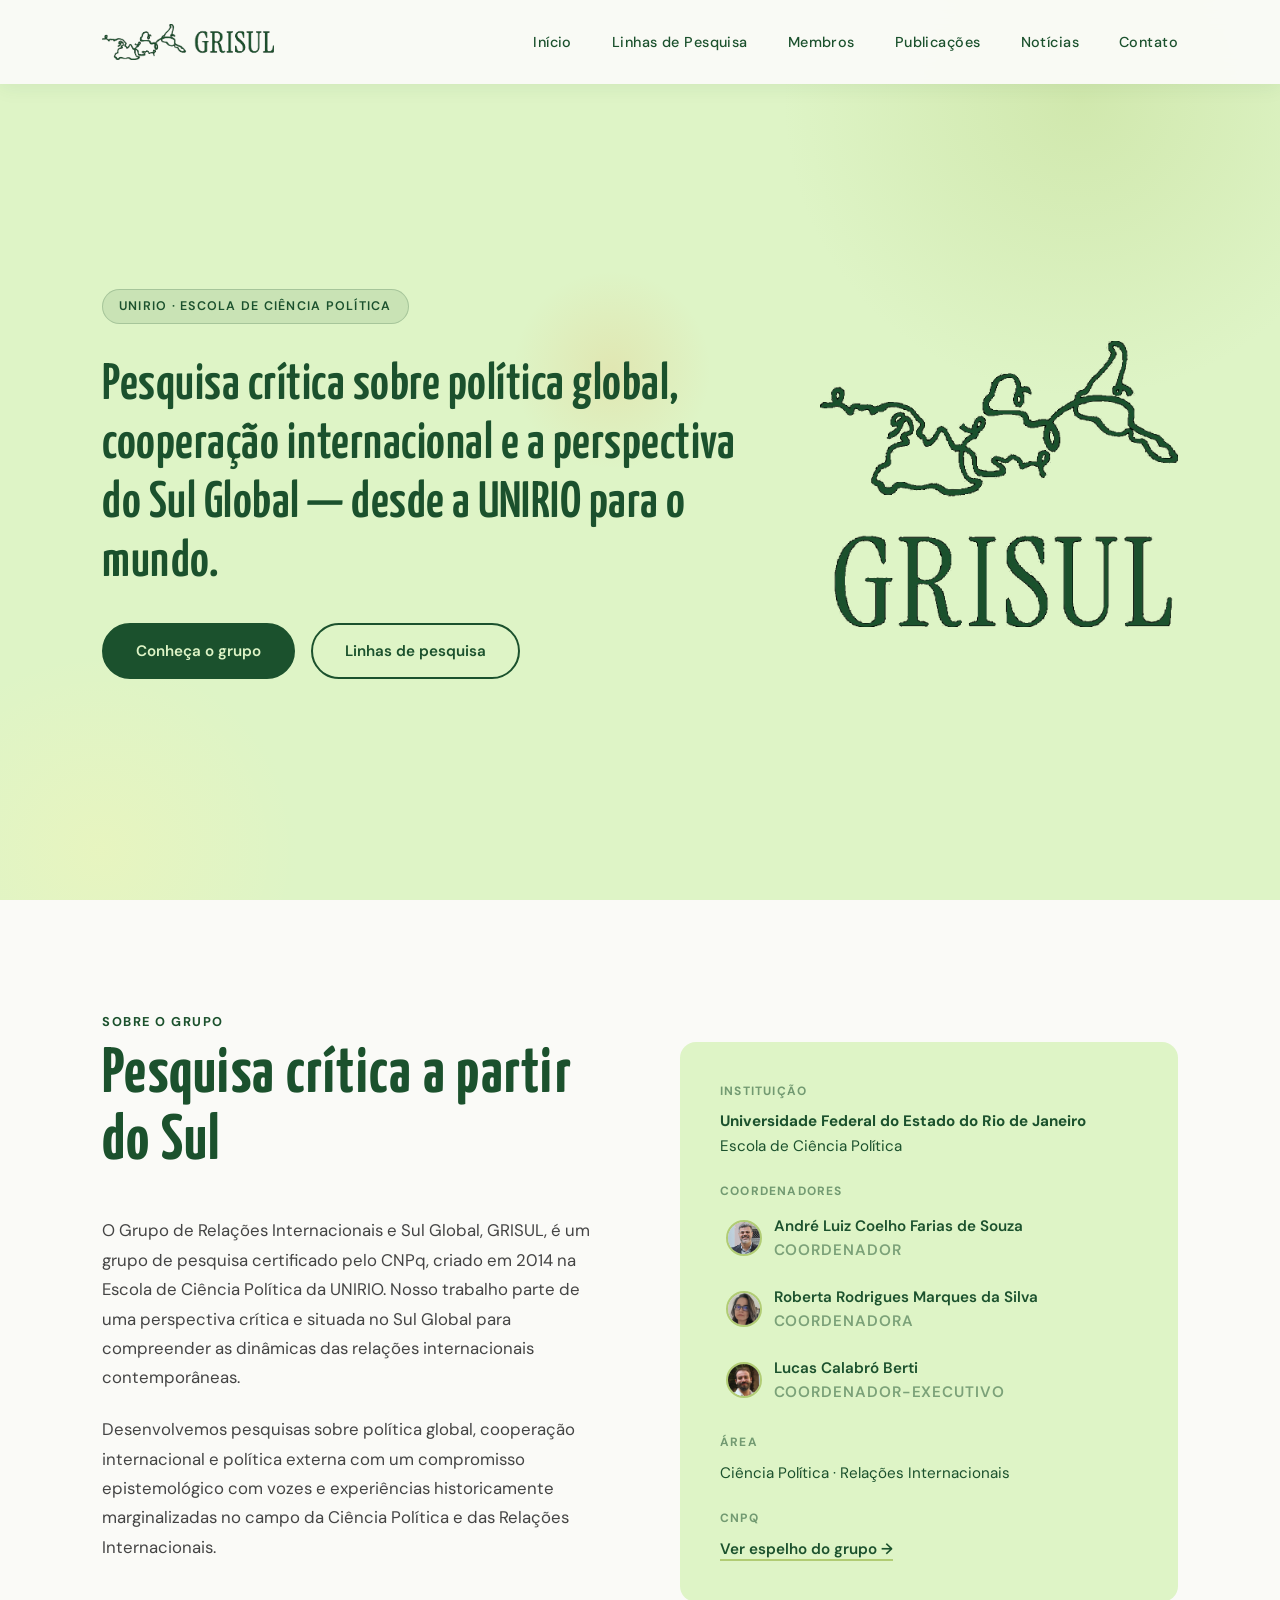
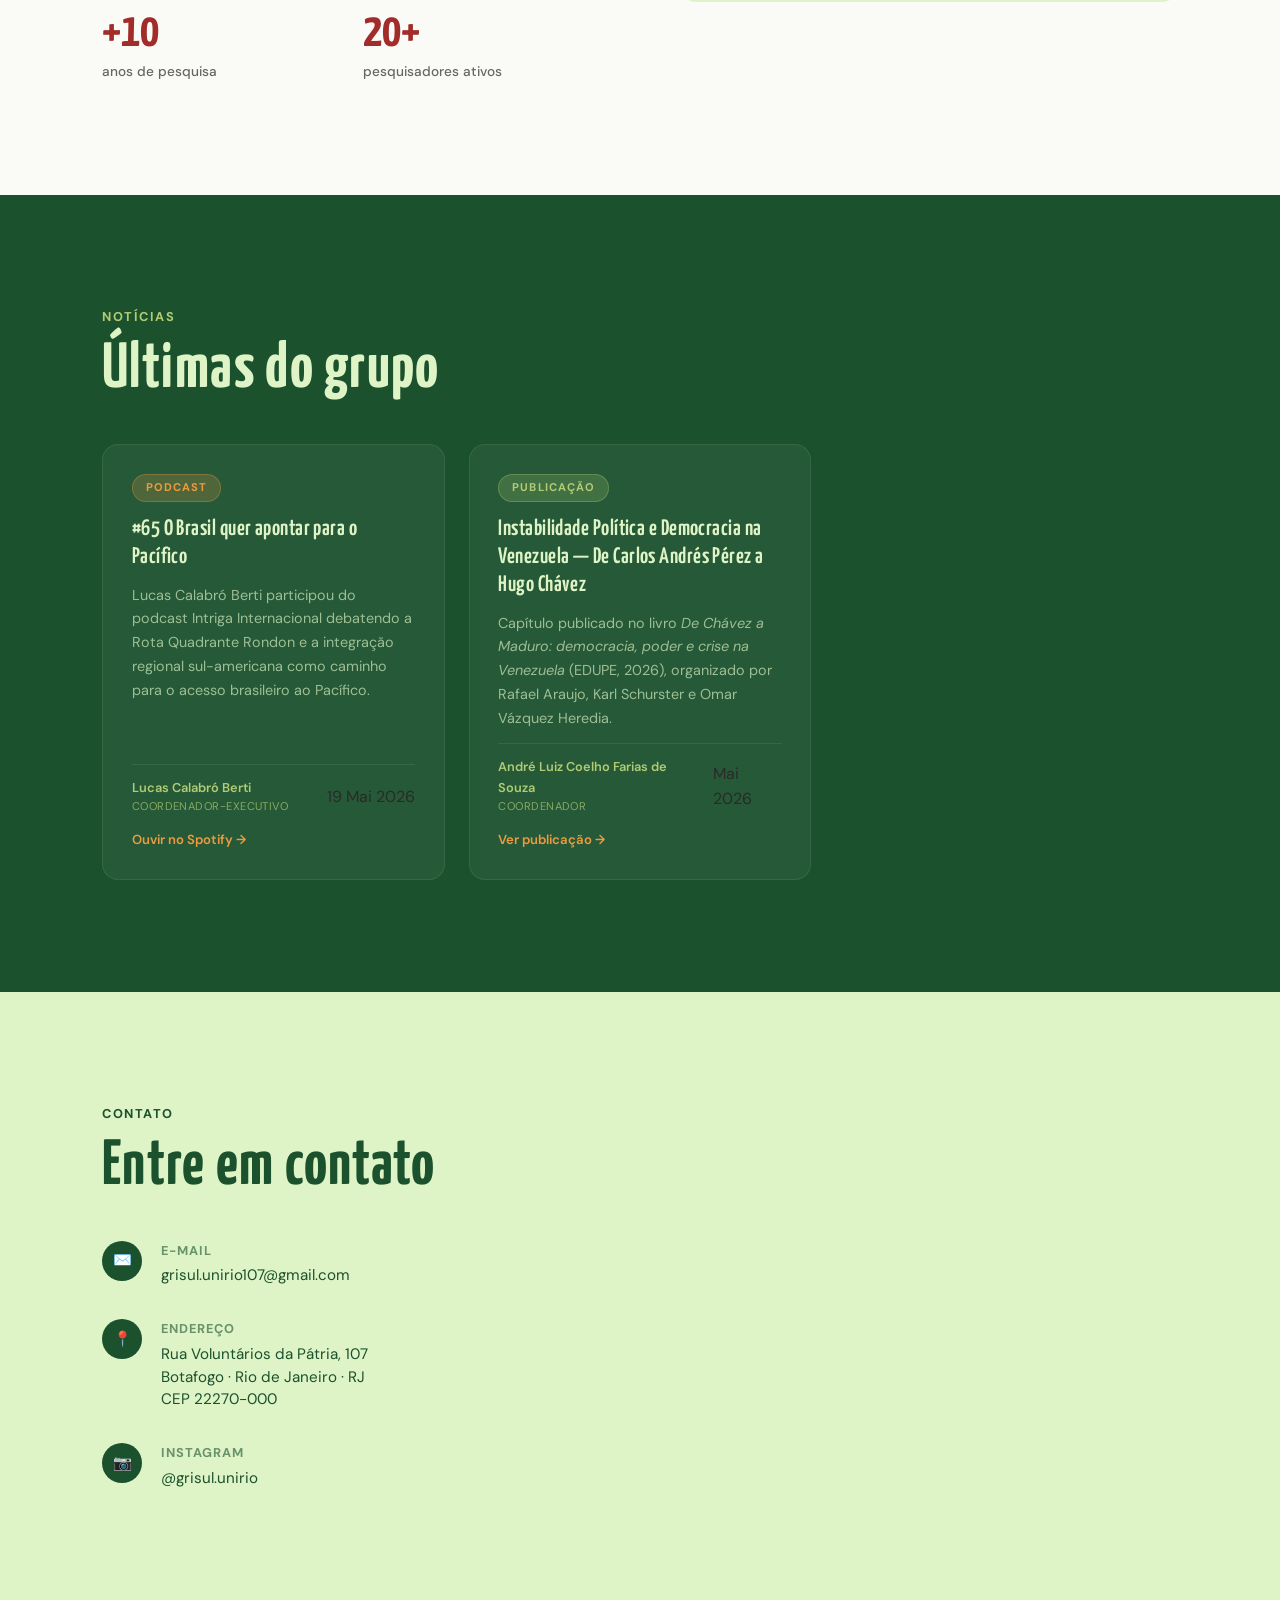
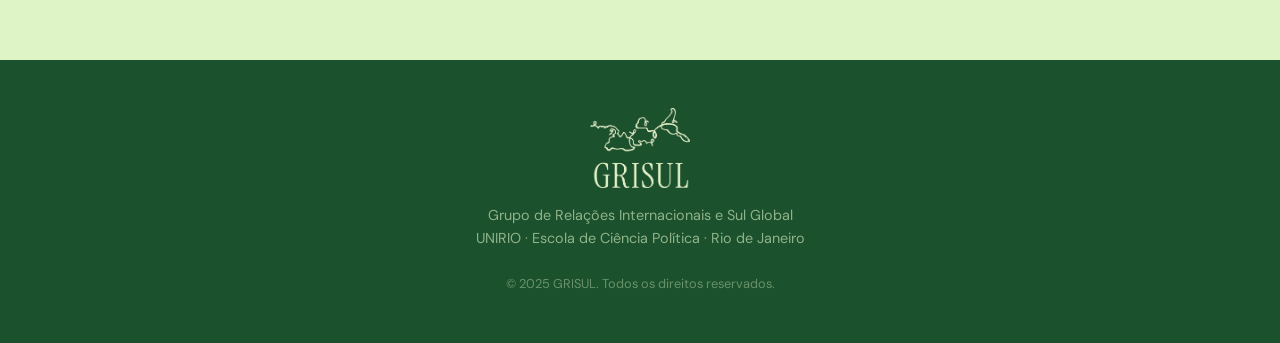
==== index.html @ 1542fc33 "Update index.html" ====
<!DOCTYPE html>
<html lang="pt-BR">
<head>
  <meta charset="UTF-8" />
  <meta name="viewport" content="width=device-width, initial-scale=1.0" />
  <title>GRISUL — Grupo de Relações Internacionais e Sul Global</title>
  <link rel="preconnect" href="https://fonts.googleapis.com" />
  <link rel="preconnect" href="https://fonts.gstatic.com" crossorigin />
  <link href="https://fonts.googleapis.com/css2?family=Yanone+Kaffeesatz:wght@300;400;600;700&family=DM+Sans:ital,wght@0,300;0,400;0,500;0,700;1,400&display=swap" rel="stylesheet" />
  <link rel="stylesheet" href="style.css" />
</head>
<body>

  <nav id="navbar">
    <div class="nav-inner">
      <a href="index.html" class="nav-logo">
        <img src="logo3.png" alt="GRISUL" class="nav-logo-img nav-logo-dark" />
        <img src="logo4.png" alt="GRISUL" class="nav-logo-img nav-logo-light" />
      </a>
      <button class="nav-toggle" id="navToggle" aria-label="Menu">
        <span></span><span></span><span></span>
      </button>
      <ul class="nav-links" id="navLinks">
        <li><a href="index.html" class="active">Início</a></li>
        <li><a href="linhas.html">Linhas de Pesquisa</a></li>
        <li><a href="membros.html">Membros</a></li>
        <li><a href="publicacoes.html">Publicações</a></li>
        <li><a href="index.html#noticias">Notícias</a></li>
        <li><a href="index.html#contato">Contato</a></li>
      </ul>
    </div>
  </nav>

  <!-- HERO -->
  <section id="inicio" class="hero">
    <div class="hero-bg-shapes">
      <div class="shape shape-1"></div>
      <div class="shape shape-2"></div>
      <div class="shape shape-3"></div>
    </div>
    <div class="hero-inner">
      <div class="hero-content">
        <div class="hero-badge">UNIRIO · Escola de Ciência Política</div>
        <p class="hero-tagline">Pesquisa crítica sobre política global, cooperação internacional e a perspectiva do Sul Global — desde a UNIRIO para o mundo.</p>
        <div class="hero-ctas">
          <a href="#sobre" class="btn btn-primary">Conheça o grupo</a>
          <a href="linhas.html" class="btn btn-outline">Linhas de pesquisa</a>
        </div>
      </div>
      <div class="hero-logo-side">
        <img src="logo2.png" alt="GRISUL" class="hero-logo-img" />
      </div>
    </div>
  </section>

  <!-- SOBRE -->
  <section id="sobre" class="section sobre">
    <div class="container">
      <div class="section-label">Sobre o Grupo</div>
      <div class="sobre-grid">
        <div class="sobre-text">
          <h2 class="section-title section-title--lg">Pesquisa crítica a partir do Sul</h2>
          <p>O Grupo de Relações Internacionais e Sul Global, GRISUL, é um grupo de pesquisa certificado pelo CNPq, criado em 2014 na Escola de Ciência Política da UNIRIO. Nosso trabalho parte de uma perspectiva crítica e situada no Sul Global para compreender as dinâmicas das relações internacionais contemporâneas.</p>
          <p>Desenvolvemos pesquisas sobre política global, cooperação internacional e política externa com um compromisso epistemológico com vozes e experiências historicamente marginalizadas no campo da Ciência Política e das Relações Internacionais.</p>
          <div class="sobre-stats">
            <div class="stat">
              <span class="stat-num">+10</span>
              <span class="stat-label">anos de pesquisa</span>
            </div>
            <div class="stat">
              <span class="stat-num">20+</span>
              <span class="stat-label">pesquisadores ativos</span>
            </div>
          </div>
        </div>
        <div class="sobre-card-wrap">
          <div class="sobre-card">
            <div class="sobre-card-label">Instituição</div>
            <p><strong>Universidade Federal do Estado do Rio de Janeiro</strong><br>Escola de Ciência Política</p>
            <div class="sobre-card-label" style="margin-top:1.5rem">Coordenadores</div>
            <div class="sobre-coord-lista">
              <a href="membros.html" class="sobre-coord-item">
                <img src="foto-andre.jpg" alt="André" class="sobre-coord-foto" />
                <div>
                  <p class="sobre-coord-nome">André Luiz Coelho Farias de Souza</p>
                  <p class="sobre-coord-cargo">Coordenador</p>
                </div>
              </a>
              <a href="membros.html" class="sobre-coord-item">
                <img src="foto-roberta.jpg" alt="Roberta" class="sobre-coord-foto" />
                <div>
                  <p class="sobre-coord-nome">Roberta Rodrigues Marques da Silva</p>
                  <p class="sobre-coord-cargo">Coordenadora</p>
                </div>
              </a>
              <a href="membros.html" class="sobre-coord-item">
                <img src="foto-lucas.jpg" alt="Lucas" class="sobre-coord-foto" />
                <div>
                  <p class="sobre-coord-nome">Lucas Calabró Berti</p>
                  <p class="sobre-coord-cargo">Coordenador-Executivo</p>
                </div>
              </a>
            </div>
            <div class="sobre-card-label" style="margin-top:1.5rem">Área</div>
            <p>Ciência Política · Relações Internacionais</p>
            <div class="sobre-card-label" style="margin-top:1.5rem">CNPq</div>
            <a href="https://dgp.cnpq.br/dgp/espelhogrupo/2022938988562806" target="_blank" class="cnpq-link">Ver espelho do grupo →</a>
          </div>
        </div>
      </div>
    </div>
  </section>

  <!-- NOTÍCIAS -->
  <section id="noticias" class="section noticias">
    <div class="container">
      <div class="section-label">Notícias</div>
      <h2 class="section-title section-title--lg">Últimas do grupo</h2>
      <div class="noticias-grid">

        <article class="noticia-card">
          <div class="noticia-tipo noticia-tipo--evento">Podcast</div>
          <h3 class="noticia-titulo">#65 O Brasil quer apontar para o Pacífico</h3>
          <p class="noticia-desc">Lucas Calabró Berti participou do podcast Intriga Internacional debatendo a Rota Quadrante Rondon e a integração regional sul-americana como caminho para o acesso brasileiro ao Pacífico.</p>
          <div class="noticia-meta">
            <span class="noticia-autor">Lucas Calabró Berti<br><small>Coordenador-Executivo</small></span>
            <span class="noticia-data">19 Mai 2026</span>
          </div>
          <a href="https://open.spotify.com/episode/2pDMMH16B7KteF4irI8DHV" target="_blank" class="noticia-link">Ouvir no Spotify →</a>
        </article>

        <article class="noticia-card">
          <div class="noticia-tipo noticia-tipo--artigo">Publicação</div>
          <h3 class="noticia-titulo">Instabilidade Política e Democracia na Venezuela — De Carlos Andrés Pérez a Hugo Chávez</h3>
          <p class="noticia-desc">Capítulo publicado no livro <em>De Chávez a Maduro: democracia, poder e crise na Venezuela</em> (EDUPE, 2026), organizado por Rafael Araujo, Karl Schurster e Omar Vázquez Heredia.</p>
          <div class="noticia-meta">
            <span class="noticia-autor">André Luiz Coelho Farias de Souza<br><small>Coordenador</small></span>
            <span class="noticia-data">Mai 2026</span>
          </div>
          <a href="https://www.edupe.upe.br/index.php/de-chavez-a-maduro-democracia-poder-e-crise-na-venezuela" target="_blank" class="noticia-link">Ver publicação →</a>
        </article>


      </div>
    </div>
  </section>

  <!-- CONTATO -->
  <section id="contato" class="section contato">
    <div class="container">
      <div class="section-label">Contato</div>
      <h2 class="section-title section-title--lg">Entre em contato</h2>
      <div class="contato-grid">
        <div class="contato-info">
          <div class="contato-item">
            <span class="contato-icon">✉️</span>
            <div>
              <strong>E-mail</strong>
              <a href="mailto:grisul.unirio107@gmail.com">grisul.unirio107@gmail.com</a>
            </div>
          </div>
          <div class="contato-item">
            <span class="contato-icon">📍</span>
            <div>
              <strong>Endereço</strong>
              <span>Rua Voluntários da Pátria, 107<br>Botafogo · Rio de Janeiro · RJ<br>CEP 22270-000</span>
            </div>
          </div>
          <div class="contato-item">
            <span class="contato-icon">📷</span>
            <div>
              <strong>Instagram</strong>
              <a href="https://instagram.com/grisul.unirio" target="_blank">@grisul.unirio</a>
            </div>
          </div>
        </div>
        <div class="contato-mapa-wrap">
          <iframe src="https://www.google.com/maps/embed?pb=!1m18!1m12!1m3!1d3675.017!2d-43.1878995!3d-22.9527621!2m3!1f0!2f0!3f0!3m2!1i1024!2i768!4f13.1!3m3!1m2!1s0x0%3A0x0!2zMjLCsDU3JzEwLjAiUyA0M8KwMTEnMTYuNCJX!5e0!3m2!1spt-BR!2sbr!4v1" width="100%" height="300" style="border:0; border-radius: 16px;" allowfullscreen="" loading="lazy"></iframe>
        </div>
      </div>
    </div>
  </section>

  <footer class="footer">
    <div class="container footer-inner">
      <div class="footer-logo">
        <img src="logo1.png" alt="GRISUL" class="footer-logo-img" />
      </div>
      <p class="footer-desc">Grupo de Relações Internacionais e Sul Global<br>UNIRIO · Escola de Ciência Política · Rio de Janeiro</p>
      <p class="footer-copy">© 2025 GRISUL. Todos os direitos reservados.</p>
    </div>
  </footer>

  <script src="script.js"></script>
</body>
</html>
---- style.css ----
/* =============================================
   GRISUL — Identidade Visual 2025
   Cores: #1B512D #B1CC74 #DEF4C6 #ED9B40 #A22C29 #FCF6B1
   Tipografia: Yanone Kaffeesatz + DM Sans
   ============================================= */

:root {
  --verde-escuro: #1B512D;
  --verde-medio: #B1CC74;
  --verde-claro: #DEF4C6;
  --laranja: #ED9B40;
  --vermelho: #A22C29;
  --amarelo: #FCF6B1;
  --branco: #FAFAF7;
  --cinza-texto: #2a2a2a;

  --fonte-titulo: 'Yanone Kaffeesatz', sans-serif;
  --fonte-corpo: 'DM Sans', sans-serif;

  --radius: 16px;
  --radius-sm: 8px;
  --transicao: 0.3s ease;
}

*, *::before, *::after { box-sizing: border-box; margin: 0; padding: 0; }

html { scroll-behavior: smooth; }

body {
  font-family: var(--fonte-corpo);
  background-color: var(--branco);
  color: var(--cinza-texto);
  line-height: 1.6;
  overflow-x: hidden;
}

/* ---- UTILITÁRIOS ---- */
.container {
  max-width: 1140px;
  margin: 0 auto;
  padding: 0 2rem;
}

.section {
  padding: 7rem 0;
}

.section-label {
  font-family: var(--fonte-corpo);
  font-size: 0.8rem;
  font-weight: 700;
  letter-spacing: 0.12em;
  text-transform: uppercase;
  color: var(--verde-escuro);
  opacity: 0.6;
  margin-bottom: 0.6rem;
}

.section-title {
  font-family: var(--fonte-titulo);
  font-size: clamp(1.6rem, 3vw, 2.4rem);
  font-weight: 700;
  color: var(--verde-escuro);
  line-height: 1.05;
  margin-bottom: 2.5rem;
  letter-spacing: 0.02em;
}

.section-title--lg {
  font-size: clamp(2.6rem, 5vw, 4.2rem);
}

/* ---- BOTÕES ---- */
.btn {
  display: inline-block;
  font-family: var(--fonte-corpo);
  font-weight: 600;
  font-size: 0.95rem;
  padding: 0.85rem 2rem;
  border-radius: 50px;
  text-decoration: none;
  transition: all var(--transicao);
  cursor: pointer;
}

.btn-primary {
  background: var(--verde-escuro);
  color: var(--verde-claro);
  border: 2px solid var(--verde-escuro);
}
.btn-primary:hover {
  background: var(--laranja);
  border-color: var(--laranja);
  color: var(--verde-escuro);
  transform: translateY(-2px);
}

.btn-outline {
  background: transparent;
  color: var(--verde-escuro);
  border: 2px solid var(--verde-escuro);
}
.btn-outline:hover {
  background: var(--verde-escuro);
  color: var(--verde-claro);
  transform: translateY(-2px);
}

/* ---- NAVBAR ---- */
#navbar {
  position: fixed;
  top: 0; left: 0; right: 0;
  z-index: 100;
  background: rgba(250, 250, 247, 0.96);
  backdrop-filter: blur(12px);
  box-shadow: 0 2px 20px rgba(27, 81, 45, 0.08);
  padding: 0.5rem 0;
}

.nav-inner {
  max-width: 1140px;
  margin: 0 auto;
  padding: 0 2rem;
  display: flex;
  align-items: center;
  justify-content: space-between;
  height: 68px;
}

.nav-logo {
  display: flex;
  align-items: center;
  text-decoration: none;
}

.nav-logo-img {
  height: 36px;
  width: auto;
}

/* Antes do scroll: fundo verde claro → usa logo escura (logo3) */
.nav-logo-dark { display: block; }
.nav-logo-light { display: none; }

/* Quando scrollado: fundo branco → logo escura continua boa */
#navbar.scrolled .nav-logo-dark { display: block; }
#navbar.scrolled .nav-logo-light { display: none; }

.nav-links {
  display: flex;
  list-style: none;
  gap: 2.5rem;
}

.nav-links a {
  font-family: var(--fonte-corpo);
  font-size: 0.9rem;
  font-weight: 500;
  color: var(--verde-escuro);
  text-decoration: none;
  letter-spacing: 0.03em;
  position: relative;
  transition: color var(--transicao);
}

.nav-links a::after {
  content: '';
  position: absolute;
  bottom: -4px; left: 0; right: 0;
  height: 2px;
  background: var(--laranja);
  transform: scaleX(0);
  transform-origin: left;
  transition: transform var(--transicao);
}

.nav-links a:hover::after,
.nav-links a.active::after { transform: scaleX(1); }

.nav-toggle {
  display: none;
  flex-direction: column;
  gap: 5px;
  background: none;
  border: none;
  cursor: pointer;
  padding: 4px;
}

.nav-toggle span {
  display: block;
  width: 24px;
  height: 2px;
  background: var(--verde-escuro);
  border-radius: 2px;
  transition: all 0.3s;
}

/* ---- HERO ---- */
.hero {
  min-height: 100vh;
  background: var(--verde-claro);
  display: flex;
  align-items: center;
  position: relative;
  overflow: hidden;
  padding-top: 68px;
}

.hero-bg-shapes {
  position: absolute;
  inset: 0;
  pointer-events: none;
}

.shape {
  position: absolute;
  border-radius: 50%;
  opacity: 0.3;
}

.shape-1 {
  width: 600px; height: 600px;
  background: radial-gradient(circle, var(--verde-medio) 0%, transparent 70%);
  top: -200px; right: -100px;
}

.shape-2 {
  width: 400px; height: 400px;
  background: radial-gradient(circle, var(--amarelo) 0%, transparent 70%);
  bottom: -150px; left: -100px;
}

.shape-3 {
  width: 200px; height: 200px;
  background: radial-gradient(circle, var(--laranja) 0%, transparent 70%);
  top: 30%; left: 40%;
  opacity: 0.15;
}

.hero-inner {
  position: relative;
  z-index: 2;
  max-width: 1140px;
  margin: 0 auto;
  padding: 4rem 2rem;
  width: 100%;
  display: grid;
  grid-template-columns: 1fr auto;
  align-items: center;
  gap: 4rem;
}

.hero-content {
  display: flex;
  flex-direction: column;
  gap: 2rem;
}

.hero-badge {
  display: inline-block;
  font-size: 0.78rem;
  font-weight: 600;
  letter-spacing: 0.1em;
  text-transform: uppercase;
  color: var(--verde-escuro);
  background: rgba(27, 81, 45, 0.1);
  padding: 0.4rem 1rem;
  border-radius: 50px;
  border: 1px solid rgba(27, 81, 45, 0.2);
  width: fit-content;
}

.hero-tagline {
  font-family: var(--fonte-titulo);
  font-size: clamp(2rem, 4vw, 3.4rem);
  font-weight: 600;
  color: var(--verde-escuro);
  line-height: 1.15;
  letter-spacing: 0.01em;
  max-width: 680px;
}

.hero-ctas {
  display: flex;
  gap: 1rem;
  flex-wrap: wrap;
}

.hero-logo-side {
  display: flex;
  align-items: center;
  justify-content: center;
  flex-shrink: 0;
}

.hero-logo-img {
  width: clamp(220px, 28vw, 380px);
  height: auto;
}

@keyframes floatMap {
  0%, 100% { transform: translateY(0); }
  50% { transform: translateY(-10px); }
}

.hero-logo-side {
  animation: floatMap 5s ease-in-out infinite;
}

.sobre-coord-lista {
  display: flex;
  flex-direction: column;
  gap: 0.8rem;
  margin-top: 0.5rem;
}

.sobre-coord-item {
  display: flex;
  align-items: center;
  gap: 0.7rem;
  text-decoration: none;
  padding: 0.3rem 0.4rem;
  border-radius: var(--radius-sm);
  transition: background var(--transicao);
}

.sobre-coord-item:hover {
  background: rgba(27, 81, 45, 0.08);
}

.sobre-coord-foto {
  width: 36px;
  height: 36px;
  border-radius: 50%;
  object-fit: cover;
  object-position: center top;
  flex-shrink: 0;
  border: 2px solid var(--verde-medio);
}

.sobre-coord-nome {
  font-size: 0.85rem;
  font-weight: 600;
  color: var(--verde-escuro);
  margin: 0;
  line-height: 1.3;
}

.sobre-coord-cargo {
  font-size: 0.72rem;
  font-weight: 600;
  text-transform: uppercase;
  letter-spacing: 0.06em;
  color: var(--verde-escuro);
  opacity: 0.5;
  margin: 0;
}

/* ---- PÁGINAS INTERNAS ---- */
.page-hero {
  padding-top: calc(68px + 4rem);
}

/* ---- SOBRE ---- */
.sobre {
  background: var(--branco);
}

.sobre-grid {
  display: grid;
  grid-template-columns: 1fr 1fr;
  gap: 5rem;
  align-items: start;
}

.sobre-text p {
  font-size: 1.05rem;
  line-height: 1.75;
  color: #444;
  margin-bottom: 1.4rem;
}

.sobre-stats {
  display: grid;
  grid-template-columns: 1fr 1fr;
  gap: 1.5rem;
  margin-top: 3rem;
}

.stat {
  display: flex;
  flex-direction: column;
  gap: 0.2rem;
}

.stat-num {
  font-family: var(--fonte-titulo);
  font-size: 3rem;
  font-weight: 700;
  color: var(--vermelho);
  line-height: 1;
}

.stat-label {
  font-size: 0.85rem;
  color: #666;
  font-weight: 500;
}

.sobre-card {
  background: var(--verde-claro);
  border-radius: var(--radius);
  padding: 2.5rem;
  position: sticky;
  top: 90px;
}

.sobre-card-label {
  font-size: 0.75rem;
  font-weight: 700;
  letter-spacing: 0.1em;
  text-transform: uppercase;
  color: var(--verde-escuro);
  opacity: 0.55;
  margin-bottom: 0.5rem;
}

.sobre-card p {
  font-size: 0.95rem;
  color: var(--verde-escuro);
  line-height: 1.6;
}

.cnpq-link {
  font-size: 0.95rem;
  font-weight: 600;
  color: var(--verde-escuro);
  text-decoration: none;
  border-bottom: 2px solid var(--verde-medio);
  transition: border-color var(--transicao);
}
.cnpq-link:hover { border-color: var(--laranja); }

/* ---- LINHAS DE PESQUISA ---- */
.linhas {
  background: var(--verde-escuro);
}

.linhas .section-label { color: var(--verde-medio); }
.linhas .section-title { color: var(--verde-claro); }

.linhas-grid {
  display: grid;
  grid-template-columns: repeat(2, 1fr);
  gap: 1.5rem;
}

.linha-card {
  padding: 2.5rem;
  border-radius: var(--radius);
  position: relative;
  overflow: hidden;
  transition: transform var(--transicao);
  border: 1px solid rgba(255,255,255,0.08);
}

.linha-card:hover { transform: translateY(-4px); }

.linha-card[data-cor="verde"] { background: rgba(177, 204, 116, 0.12); }
.linha-card[data-cor="laranja"] { background: rgba(237, 155, 64, 0.12); }
.linha-card[data-cor="vermelho"] { background: rgba(162, 44, 41, 0.2); }
.linha-card[data-cor="amarelo"] { background: rgba(252, 246, 177, 0.08); }

.linha-num {
  font-family: var(--fonte-titulo);
  font-size: 5rem;
  font-weight: 700;
  line-height: 1;
  margin-bottom: 1rem;
  opacity: 0.15;
  color: #fff;
}

.linha-card[data-cor="verde"] .linha-num { color: var(--verde-medio); opacity: 0.4; }
.linha-card[data-cor="laranja"] .linha-num { color: var(--laranja); opacity: 0.4; }
.linha-card[data-cor="vermelho"] .linha-num { color: var(--vermelho); opacity: 0.5; }
.linha-card[data-cor="amarelo"] .linha-num { color: var(--amarelo); opacity: 0.4; }

.linha-card h3 {
  font-family: var(--fonte-titulo);
  font-size: 1.5rem;
  font-weight: 600;
  color: var(--verde-claro);
  margin-bottom: 1rem;
  line-height: 1.2;
  letter-spacing: 0.02em;
}

.linha-card p {
  font-size: 0.95rem;
  color: rgba(222, 244, 198, 0.7);
  line-height: 1.7;
}

/* ---- MEMBROS ---- */
.membros {
  background: var(--amarelo);
}

.membros .section-title { color: var(--verde-escuro); }

.membros-bloco {
  margin-bottom: 3.5rem;
}

.membros-cat {
  font-family: var(--fonte-titulo);
  font-size: 1.3rem;
  font-weight: 600;
  color: var(--verde-escuro);
  letter-spacing: 0.05em;
  margin-bottom: 1.2rem;
  padding-bottom: 0.6rem;
  border-bottom: 2px solid rgba(27, 81, 45, 0.2);
}

.membros-cat--lg {
  font-size: 2rem;
}

.membros-grid {
  display: grid;
  grid-template-columns: repeat(auto-fill, minmax(280px, 1fr));
  gap: 1rem;
}

.membros-grid--small {
  grid-template-columns: repeat(auto-fill, minmax(240px, 1fr));
}

.membro-tag {
  background: rgba(27, 81, 45, 0.07);
  border-radius: var(--radius-sm);
  padding: 1rem 1.2rem;
  transition: background var(--transicao);
  display: flex;
  flex-direction: column;
  align-items: flex-start;
  gap: 0.25rem;
}

.membro-tag:hover { background: rgba(27, 81, 45, 0.13); }

.membro-tag-nome {
  display: block;
  font-size: 1rem;
  font-weight: 700;
  color: var(--verde-escuro);
  line-height: 1.3;
}

.membro-nivel {
  display: block;
  font-size: 0.78rem;
  font-weight: 400;
  color: var(--verde-escuro);
  opacity: 0.5;
  line-height: 1.4;
}

.membro-tag-footer {
  margin-top: 0.5rem;
}

.btn-lattes {
  display: inline-block;
  font-size: 0.72rem;
  font-weight: 700;
  letter-spacing: 0.06em;
  text-transform: uppercase;
  color: var(--verde-escuro);
  text-decoration: none;
  border: 1.5px solid rgba(27, 81, 45, 0.35);
  border-radius: 50px;
  padding: 0.25rem 0.8rem;
  transition: all var(--transicao);
}

.btn-lattes:hover {
  background: var(--verde-escuro);
  color: var(--verde-claro);
  border-color: var(--verde-escuro);
}

.membro-card {
  display: flex;
  align-items: flex-start;
  gap: 1rem;
  background: rgba(27, 81, 45, 0.07);
  border-radius: var(--radius-sm);
  padding: 1rem 1.2rem;
  transition: background var(--transicao);
}

.membro-card:hover { background: rgba(27, 81, 45, 0.13); }

.membro-foto {
  width: 72px;
  height: 72px;
  border-radius: 50%;
  object-fit: cover;
  object-position: center top;
  flex-shrink: 0;
  border: 3px solid var(--verde-medio);
}

.membro-foto-lg {
  width: 120px;
  height: 120px;
  border-radius: 50%;
  object-fit: cover;
  object-position: center top;
  border: 3px solid var(--verde-medio);
  margin-bottom: 1rem;
}

.membro-card--vertical {
  flex-direction: column;
  align-items: center;
  text-align: center;
}

.membro-info--center {
  display: flex;
  flex-direction: column;
  align-items: center;
  gap: 0.25rem;
  width: 100%;
}

.membro-info--center .membro-links {
  justify-content: center;
}

.membro-info {
  display: flex;
  flex-direction: column;
  gap: 0.2rem;
}

.membro-info span {
  font-size: 0.82rem;
  color: var(--verde-escuro);
  opacity: 0.6;
  line-height: 1.5;
}

.membro-cargo {
  font-size: 0.8rem;
  font-weight: 700;
  letter-spacing: 0.06em;
  text-transform: uppercase;
  color: var(--verde-escuro);
  opacity: 0.6;
}

.membro-tag {
  background: rgba(27, 81, 45, 0.07);
  border-radius: var(--radius-sm);
  padding: 0.9rem 1.1rem;
  transition: background var(--transicao);
  display: flex;
  flex-direction: column;
  gap: 0.3rem;
}

.membro-tag:hover { background: rgba(27, 81, 45, 0.13); }

.membro-tag-nome {
  font-size: 1rem;
  font-weight: 600;
  color: var(--verde-escuro);
  line-height: 1.3;
}

.membro-nivel {
  font-size: 0.75rem;
  font-weight: 400;
  color: var(--verde-escuro);
  opacity: 0.5;
  line-height: 1.4;
}

.membro-tag-footer {
  margin-top: 0.4rem;
}

.btn-lattes {
  display: inline-block;
  font-size: 0.72rem;
  font-weight: 700;
  letter-spacing: 0.06em;
  text-transform: uppercase;
  color: var(--verde-escuro);
  text-decoration: none;
  border: 1.5px solid rgba(27, 81, 45, 0.3);
  border-radius: 50px;
  padding: 0.2rem 0.7rem;
  transition: all var(--transicao);
}

.btn-lattes:hover {
  background: var(--verde-escuro);
  color: var(--verde-claro);
  border-color: var(--verde-escuro);
}

.membro-links {
  display: flex;
  gap: 0.5rem;
  margin-top: 0.5rem;
  flex-wrap: wrap;
}

/* ---- PUBLICAÇÕES ---- */
.publicacoes {
  background: var(--branco);
}

.pub-placeholder {
  display: flex;
  flex-direction: column;
  align-items: center;
  text-align: center;
  gap: 1.5rem;
  padding: 4rem 2rem;
  background: var(--verde-claro);
  border-radius: var(--radius);
  max-width: 600px;
  margin: 0 auto;
}

.pub-icon {
  color: var(--verde-escuro);
  opacity: 0.5;
}

.pub-placeholder p {
  font-size: 1rem;
  color: var(--verde-escuro);
  line-height: 1.7;
  opacity: 0.8;
}

/* ---- NOTÍCIAS ---- */
.noticias {
  background: var(--verde-escuro);
}

.noticias .section-label { color: var(--verde-medio); }
.noticias .section-title { color: var(--verde-claro); }

.noticias-grid {
  display: grid;
  grid-template-columns: repeat(3, 1fr);
  gap: 1.5rem;
}

.noticia-card {
  background: rgba(255,255,255,0.05);
  border: 1px solid rgba(255,255,255,0.08);
  border-radius: var(--radius);
  padding: 1.8rem;
  display: flex;
  flex-direction: column;
  gap: 0.8rem;
  transition: background var(--transicao), transform var(--transicao);
}

.noticia-card:hover {
  background: rgba(255,255,255,0.09);
  transform: translateY(-3px);
}

.noticia-tipo {
  display: inline-block;
  font-size: 0.7rem;
  font-weight: 700;
  letter-spacing: 0.1em;
  text-transform: uppercase;
  padding: 0.25rem 0.8rem;
  border-radius: 50px;
  width: fit-content;
}

.noticia-tipo--artigo {
  background: rgba(177, 204, 116, 0.2);
  color: var(--verde-medio);
  border: 1px solid rgba(177, 204, 116, 0.3);
}

.noticia-tipo--evento {
  background: rgba(237, 155, 64, 0.2);
  color: var(--laranja);
  border: 1px solid rgba(237, 155, 64, 0.3);
}

.noticia-tipo--podcast {
  background: rgba(162, 44, 41, 0.2);
  color: #e05c5c;
  border: 1px solid rgba(162, 44, 41, 0.3);
}

.noticia-titulo {
  font-family: var(--fonte-titulo);
  font-size: 1.4rem;
  font-weight: 600;
  color: var(--verde-claro);
  line-height: 1.25;
  letter-spacing: 0.02em;
}

.noticia-desc {
  font-size: 0.9rem;
  color: rgba(222, 244, 198, 0.65);
  line-height: 1.65;
  flex: 1;
}

.noticia-meta {
  display: flex;
  justify-content: space-between;
  align-items: center;
  padding-top: 0.8rem;
  border-top: 1px solid rgba(255,255,255,0.08);
  gap: 0.5rem;
}

.noticia-autor {
  font-size: 0.8rem;
  font-weight: 600;
  color: var(--verde-medio);
}

.noticia-autor small {
  display: block;
  font-size: 0.7rem;
  font-weight: 400;
  opacity: 0.7;
  letter-spacing: 0.04em;
  text-transform: uppercase;
}

.noticia-link {
  font-size: 0.82rem;
  font-weight: 600;
  color: var(--laranja);
  text-decoration: none;
  transition: opacity var(--transicao);
}

.noticia-link:hover { opacity: 0.75; }

@media (max-width: 900px) {
  .noticias-grid { grid-template-columns: 1fr; }
}

.pub-recentes .noticia-card {
  background: rgba(27, 81, 45, 0.07);
  border: 1px solid rgba(27, 81, 45, 0.1);
}

.pub-recentes .noticia-card:hover {
  background: rgba(27, 81, 45, 0.12);
}

.pub-recentes .noticia-titulo {
  color: var(--verde-escuro);
}

.pub-recentes .noticia-desc {
  color: #444;
}

.pub-recentes .noticia-autor {
  color: var(--verde-escuro);
  opacity: 0.7;
}

.pub-recentes .noticia-data {
  color: var(--verde-escuro);
  opacity: 0.4;
}

.pub-recentes .noticia-meta {
  border-top: 1px solid rgba(27, 81, 45, 0.1);
}

.pub-recentes .noticia-link {
  color: var(--verde-escuro);
  font-weight: 700;
}

.pub-recentes .noticia-link:hover {
  opacity: 0.6;
}

.pub-recentes .noticia-tipo--artigo {
  background: rgba(27, 81, 45, 0.1);
  color: var(--verde-escuro);
  border: 1px solid rgba(27, 81, 45, 0.2);
}

.pub-recentes .noticia-tipo--evento {
  background: rgba(237, 155, 64, 0.15);
  color: #a06a1a;
  border: 1px solid rgba(237, 155, 64, 0.3);
}
.contato {
  background: var(--verde-claro);
}

.contato-grid {
  display: grid;
  grid-template-columns: 1fr 1fr;
  gap: 4rem;
  align-items: start;
}

.contato-item {
  display: flex;
  align-items: flex-start;
  gap: 1.2rem;
  margin-bottom: 2rem;
}

.contato-icon {
  font-size: 1.3rem;
  width: 40px;
  height: 40px;
  background: var(--verde-escuro);
  border-radius: 50%;
  display: flex;
  align-items: center;
  justify-content: center;
  flex-shrink: 0;
}

.contato-item > div {
  display: flex;
  flex-direction: column;
  gap: 0.2rem;
}

.contato-item strong {
  font-size: 0.8rem;
  font-weight: 700;
  letter-spacing: 0.08em;
  text-transform: uppercase;
  color: var(--verde-escuro);
  opacity: 0.6;
}

.contato-item span,
.contato-item a {
  font-size: 0.95rem;
  color: var(--verde-escuro);
  text-decoration: none;
  line-height: 1.5;
}

.contato-item a:hover { text-decoration: underline; }

/* ---- FOOTER ---- */
.footer {
  background: var(--verde-escuro);
  padding: 3rem 0;
  color: var(--verde-claro);
}

.footer-inner {
  display: flex;
  flex-direction: column;
  align-items: center;
  text-align: center;
  gap: 1rem;
}

.footer-logo {
  display: flex;
  align-items: center;
}

.footer-logo-img {
  height: 80px;
  width: auto;
}

.footer-desc {
  font-size: 0.9rem;
  opacity: 0.6;
  line-height: 1.6;
}

.footer-copy {
  font-size: 0.8rem;
  opacity: 0.4;
  margin-top: 0.5rem;
}

/* ---- ANIMAÇÕES DE ENTRADA ---- */
.fade-in {
  opacity: 0;
  transform: translateY(24px);
  transition: opacity 0.7s ease, transform 0.7s ease;
}

.fade-in.visible {
  opacity: 1;
  transform: translateY(0);
}

/* ---- RESPONSIVO ---- */
@media (max-width: 900px) {
  .sobre-grid,
  .contato-grid {
    grid-template-columns: 1fr;
    gap: 2.5rem;
  }

  .linhas-grid {
    grid-template-columns: 1fr;
  }

  .hero-inner {
    grid-template-columns: 1fr;
    text-align: center;
  }

  .hero-logo-side {
    order: -1;
  }

  .hero-logo-img {
    width: clamp(180px, 60vw, 300px);
  }

  .hero-badge { margin: 0 auto; }
  .hero-tagline { margin: 0 auto; }
  .hero-ctas { justify-content: center; }

  .sobre-card { position: static; }
}

@media (max-width: 660px) {
  .nav-links {
    display: none;
    position: fixed;
    top: 68px; left: 0; right: 0;
    background: var(--branco);
    flex-direction: column;
    padding: 2rem;
    gap: 1.5rem;
    box-shadow: 0 10px 30px rgba(0,0,0,0.1);
  }

  .nav-links.open { display: flex; }

  .nav-toggle { display: flex; }

  .hero-title { font-size: clamp(2.8rem, 12vw, 4rem); }

  .section { padding: 4rem 0; }

  .sobre-stats { grid-template-columns: 1fr 1fr; }

  .membros-grid {
    grid-template-columns: 1fr;
  }
}
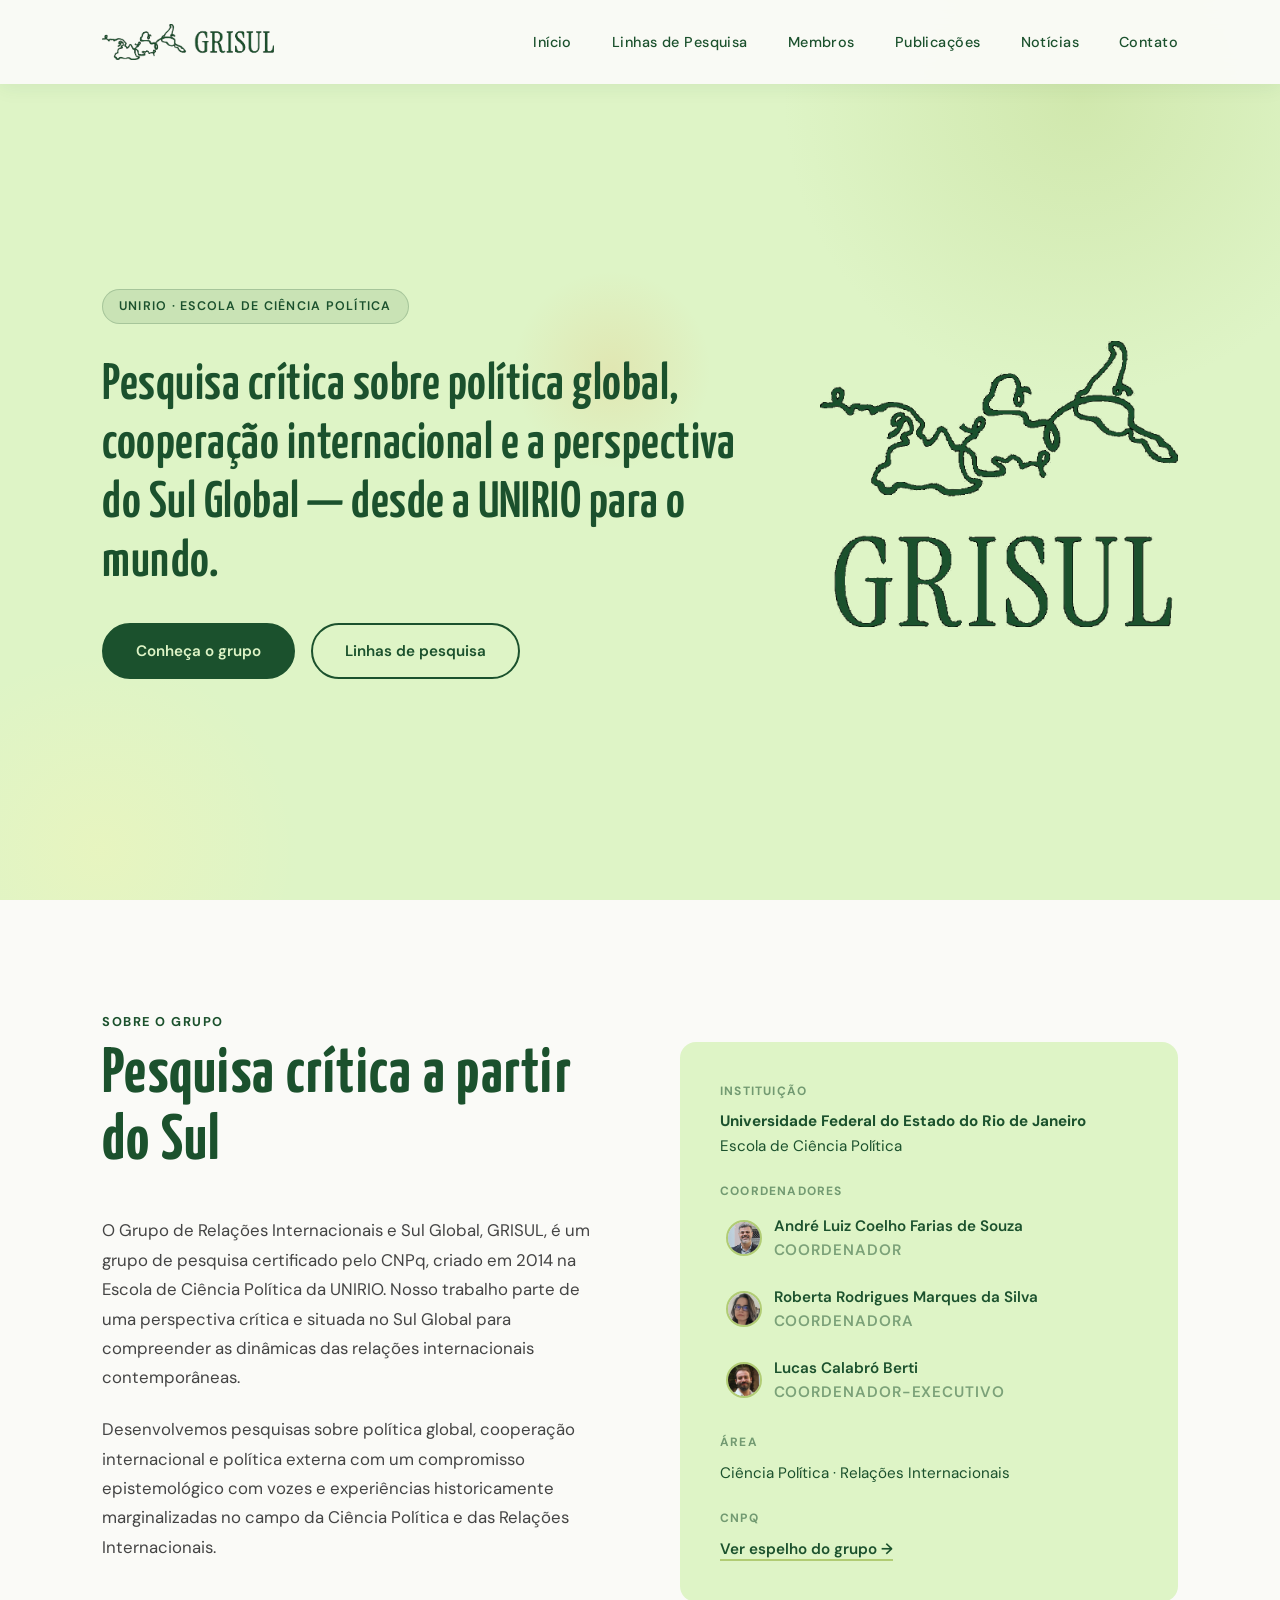
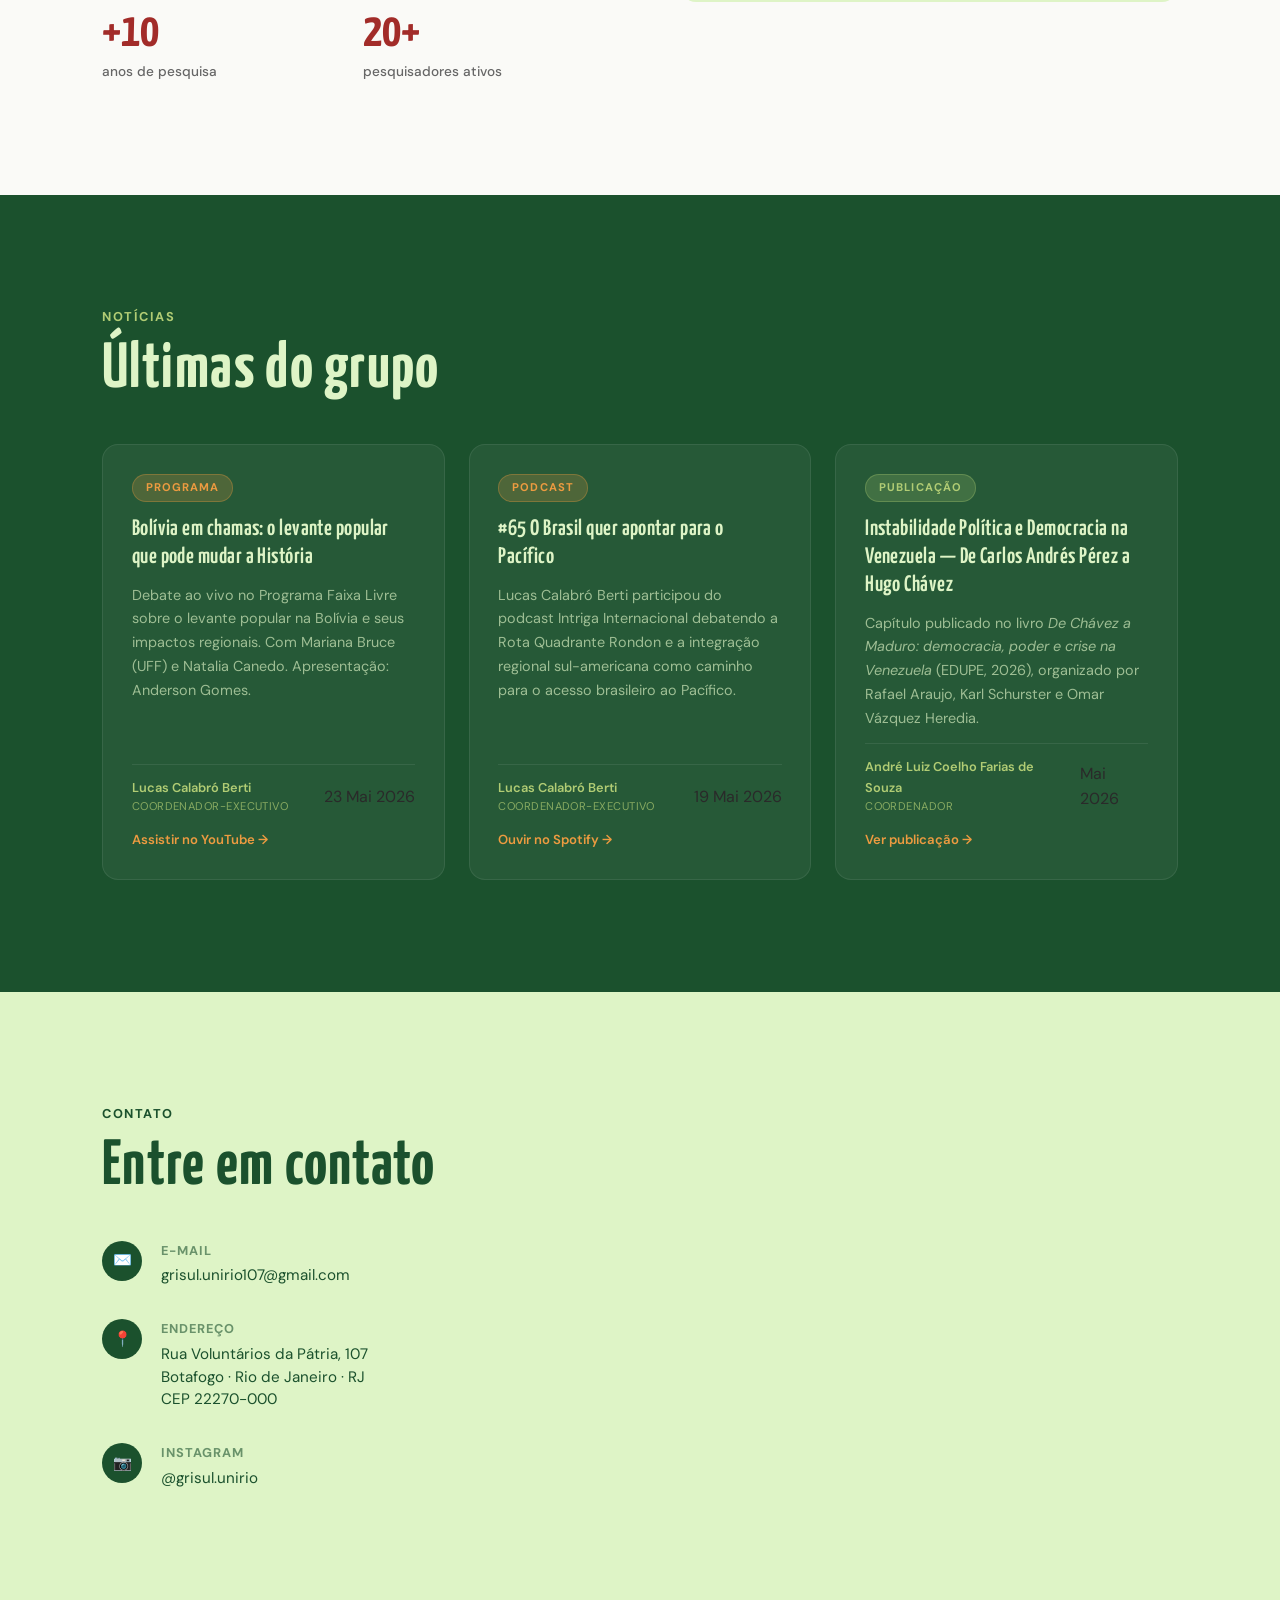
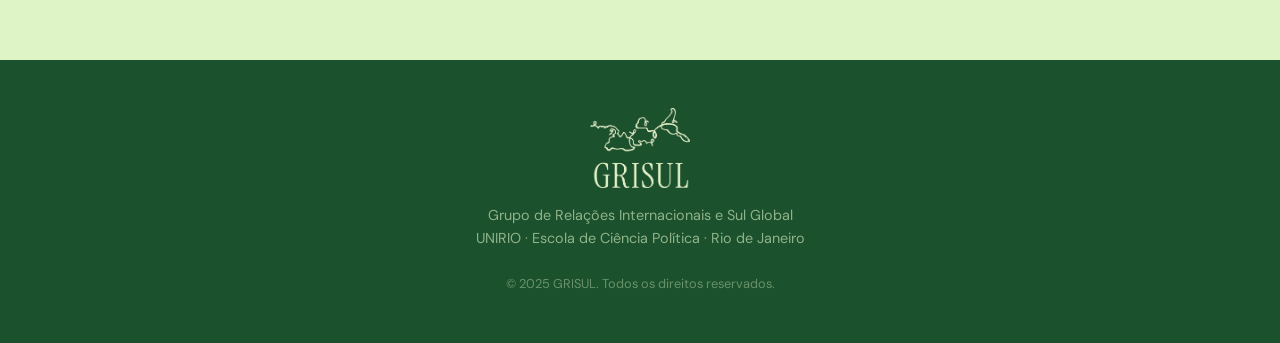
==== commit 88114a24: "Update index.html" ====
--- a/index.html
+++ b/index.html
@@ -119,6 +119,17 @@
       <div class="noticias-grid">
 
         <article class="noticia-card">
+          <div class="noticia-tipo noticia-tipo--evento">Programa</div>
+          <h3 class="noticia-titulo">Bolívia em chamas: o levante popular que pode mudar a História</h3>
+          <p class="noticia-desc">Debate ao vivo no Programa Faixa Livre sobre o levante popular na Bolívia e seus impactos regionais. Com Mariana Bruce (UFF) e Natalia Canedo. Apresentação: Anderson Gomes.</p>
+          <div class="noticia-meta">
+            <span class="noticia-autor">Lucas Calabró Berti<br><small>Coordenador-Executivo</small></span>
+            <span class="noticia-data">23 Mai 2026</span>
+          </div>
+          <a href="https://www.youtube.com/watch?v=0j_5g6WlNes" target="_blank" class="noticia-link">Assistir no YouTube →</a>
+        </article>
+
+        <article class="noticia-card">
           <div class="noticia-tipo noticia-tipo--evento">Podcast</div>
           <h3 class="noticia-titulo">#65 O Brasil quer apontar para o Pacífico</h3>
           <p class="noticia-desc">Lucas Calabró Berti participou do podcast Intriga Internacional debatendo a Rota Quadrante Rondon e a integração regional sul-americana como caminho para o acesso brasileiro ao Pacífico.</p>
@@ -139,7 +150,6 @@
           </div>
           <a href="https://www.edupe.upe.br/index.php/de-chavez-a-maduro-democracia-poder-e-crise-na-venezuela" target="_blank" class="noticia-link">Ver publicação →</a>
         </article>
-
 
       </div>
     </div>
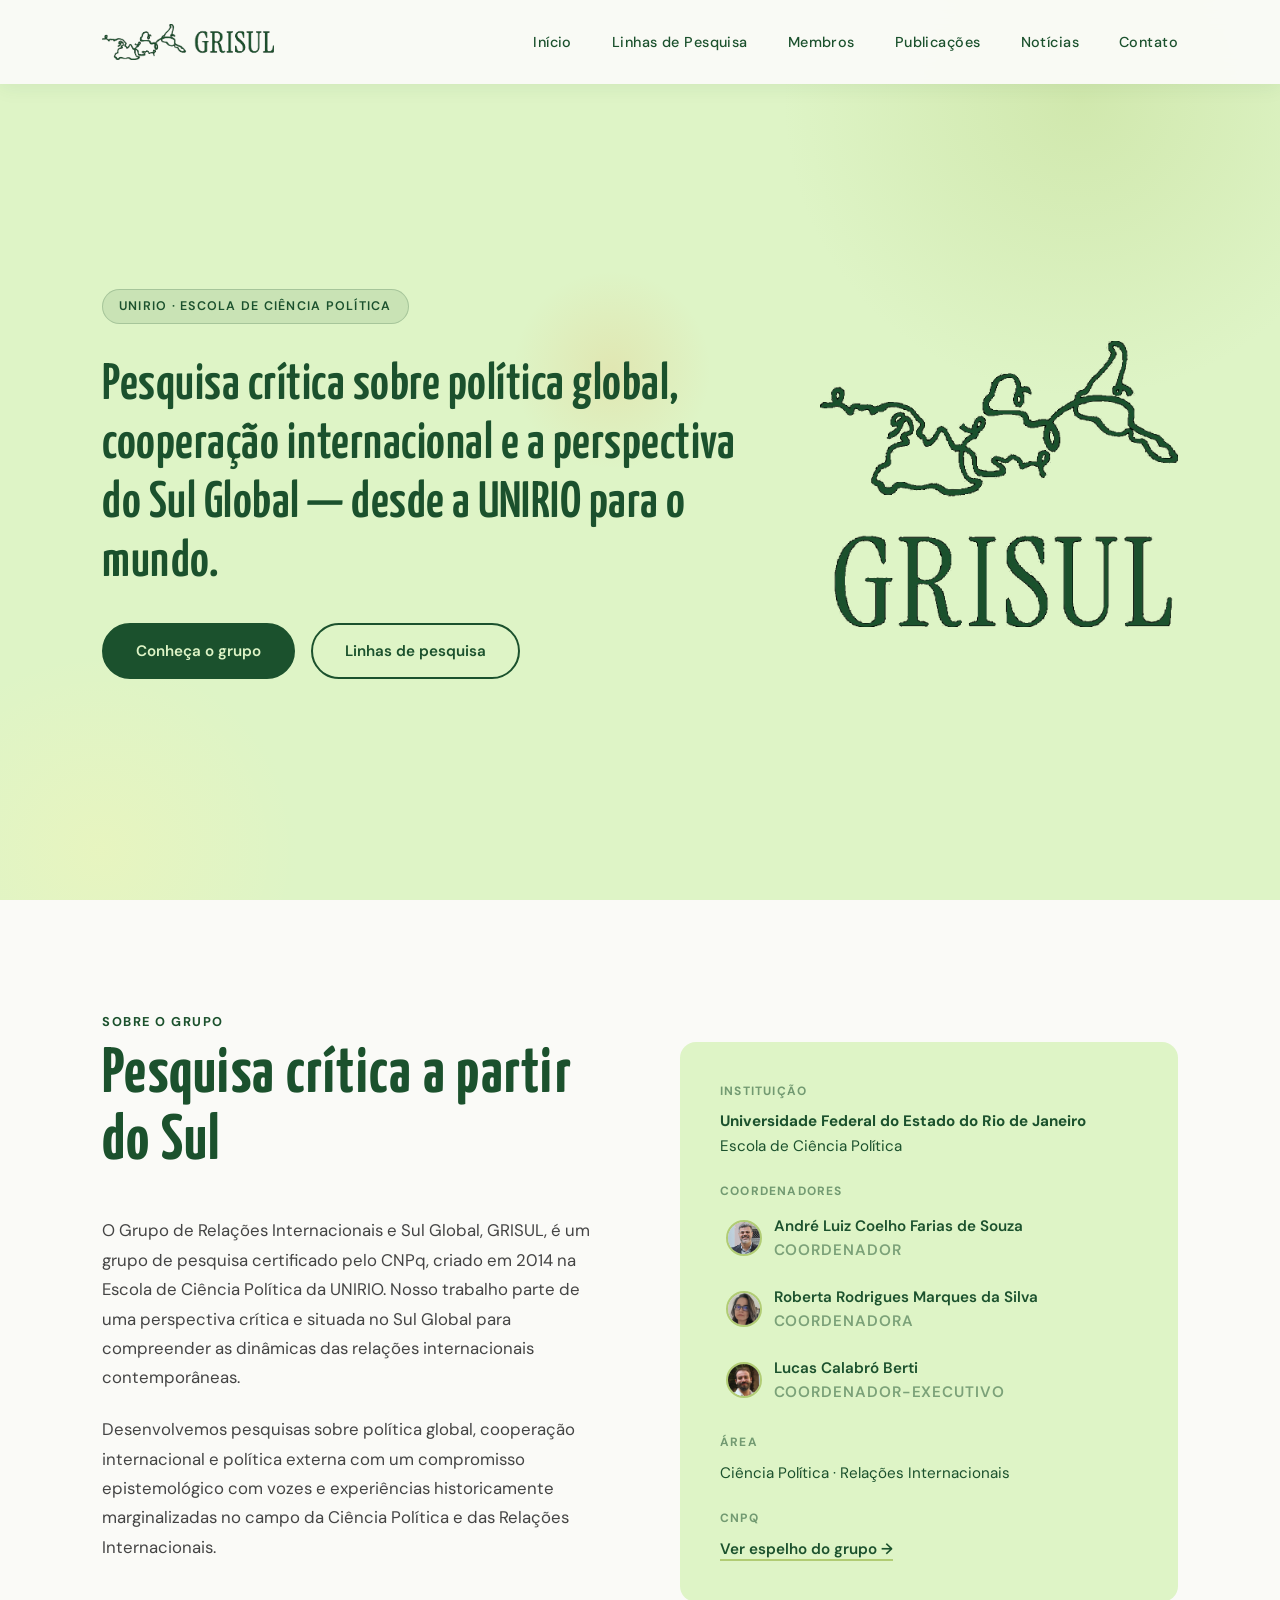
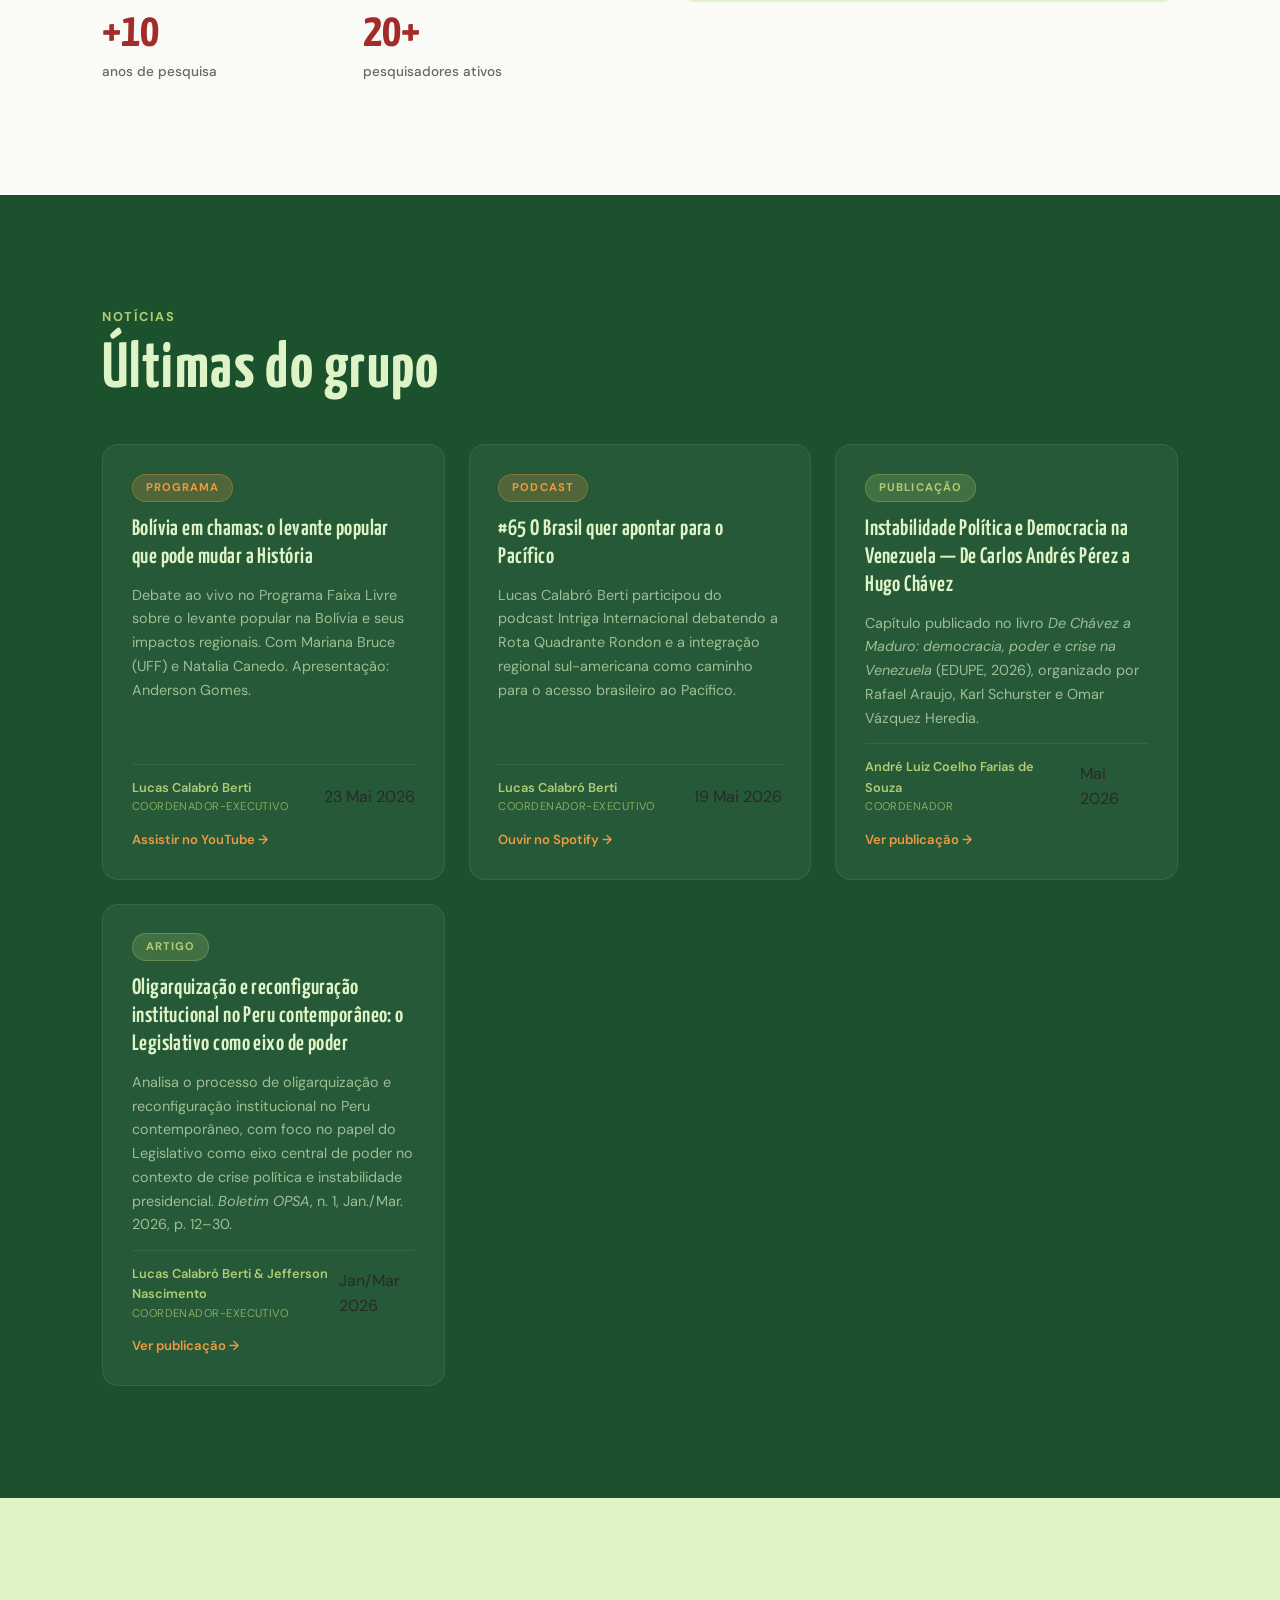
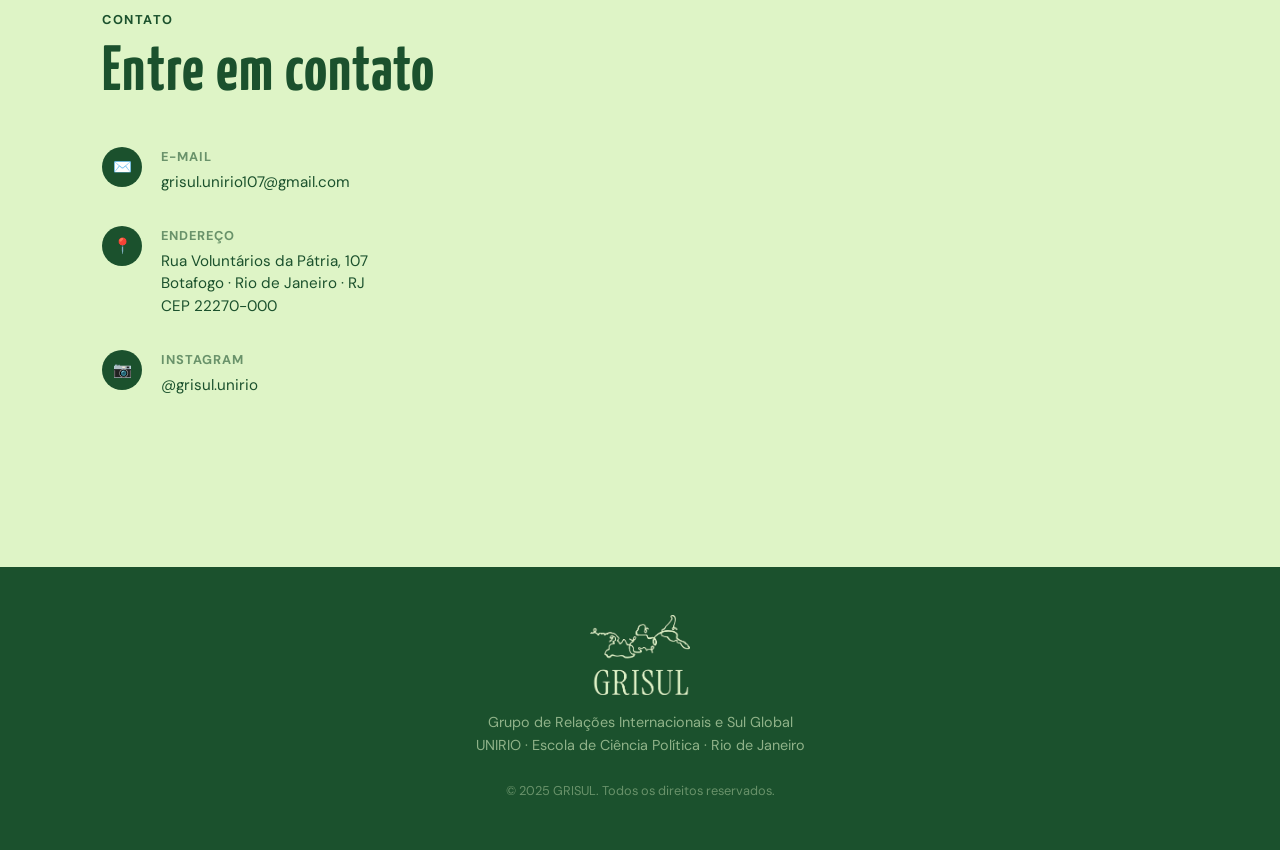
==== commit 59844aa2: "Update index.html" ====
--- a/index.html
+++ b/index.html
@@ -151,6 +151,18 @@
           <a href="https://www.edupe.upe.br/index.php/de-chavez-a-maduro-democracia-poder-e-crise-na-venezuela" target="_blank" class="noticia-link">Ver publicação →</a>
         </article>
 
+
+        <article class="noticia-card">
+          <div class="noticia-tipo noticia-tipo--artigo">Artigo</div>
+          <h3 class="noticia-titulo">Oligarquização e reconfiguração institucional no Peru contemporâneo: o Legislativo como eixo de poder</h3>
+          <p class="noticia-desc">Analisa o processo de oligarquização e reconfiguração institucional no Peru contemporâneo, com foco no papel do Legislativo como eixo central de poder no contexto de crise política e instabilidade presidencial. <em>Boletim OPSA</em>, n. 1, Jan./Mar. 2026, p. 12–30.</p>
+          <div class="noticia-meta">
+            <span class="noticia-autor">Lucas Calabró Berti &amp; Jefferson Nascimento<br><small>Coordenador-Executivo</small></span>
+            <span class="noticia-data">Jan/Mar 2026</span>
+          </div>
+          <a href="https://opsa.com.br/wp-content/uploads/2026/05/Boletim_OPSA_2026_n1-Jan-Mar.pdf" target="_blank" class="noticia-link">Ver publicação →</a>
+        </article>
+
       </div>
     </div>
   </section>
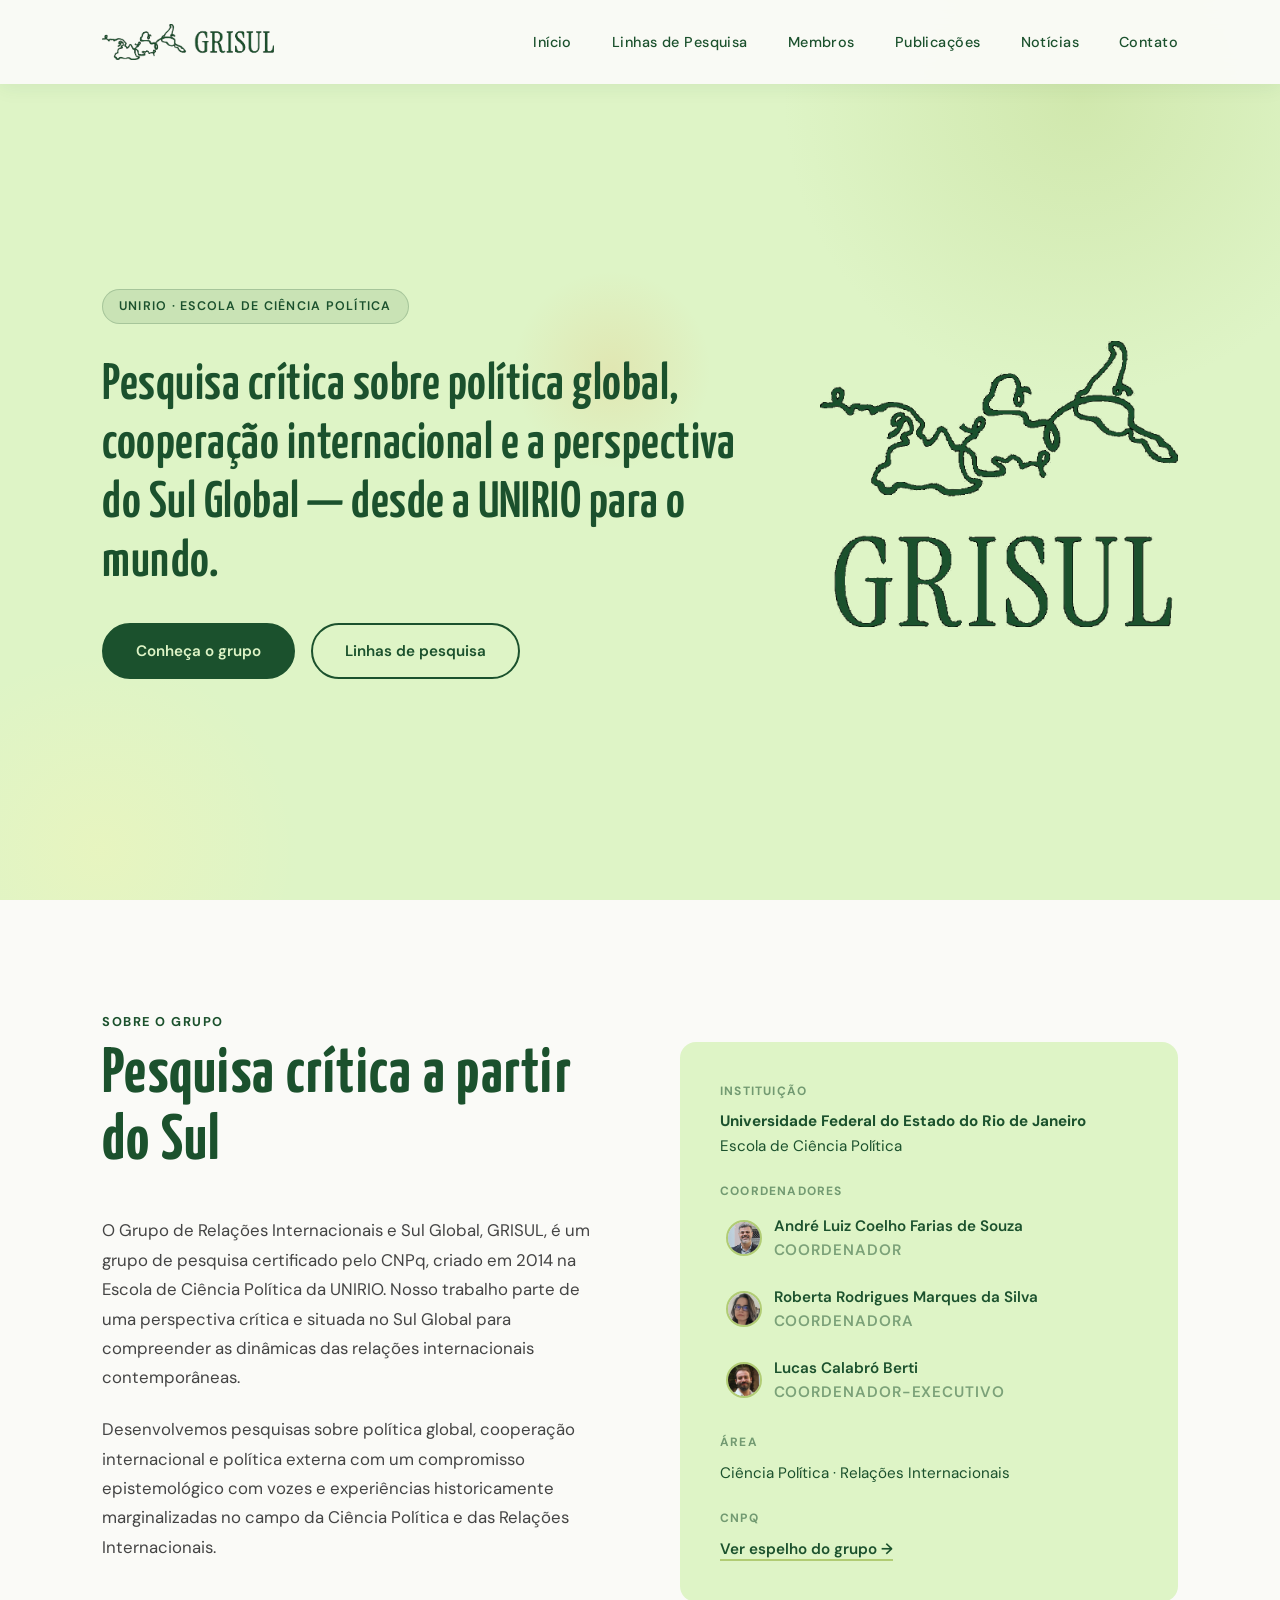
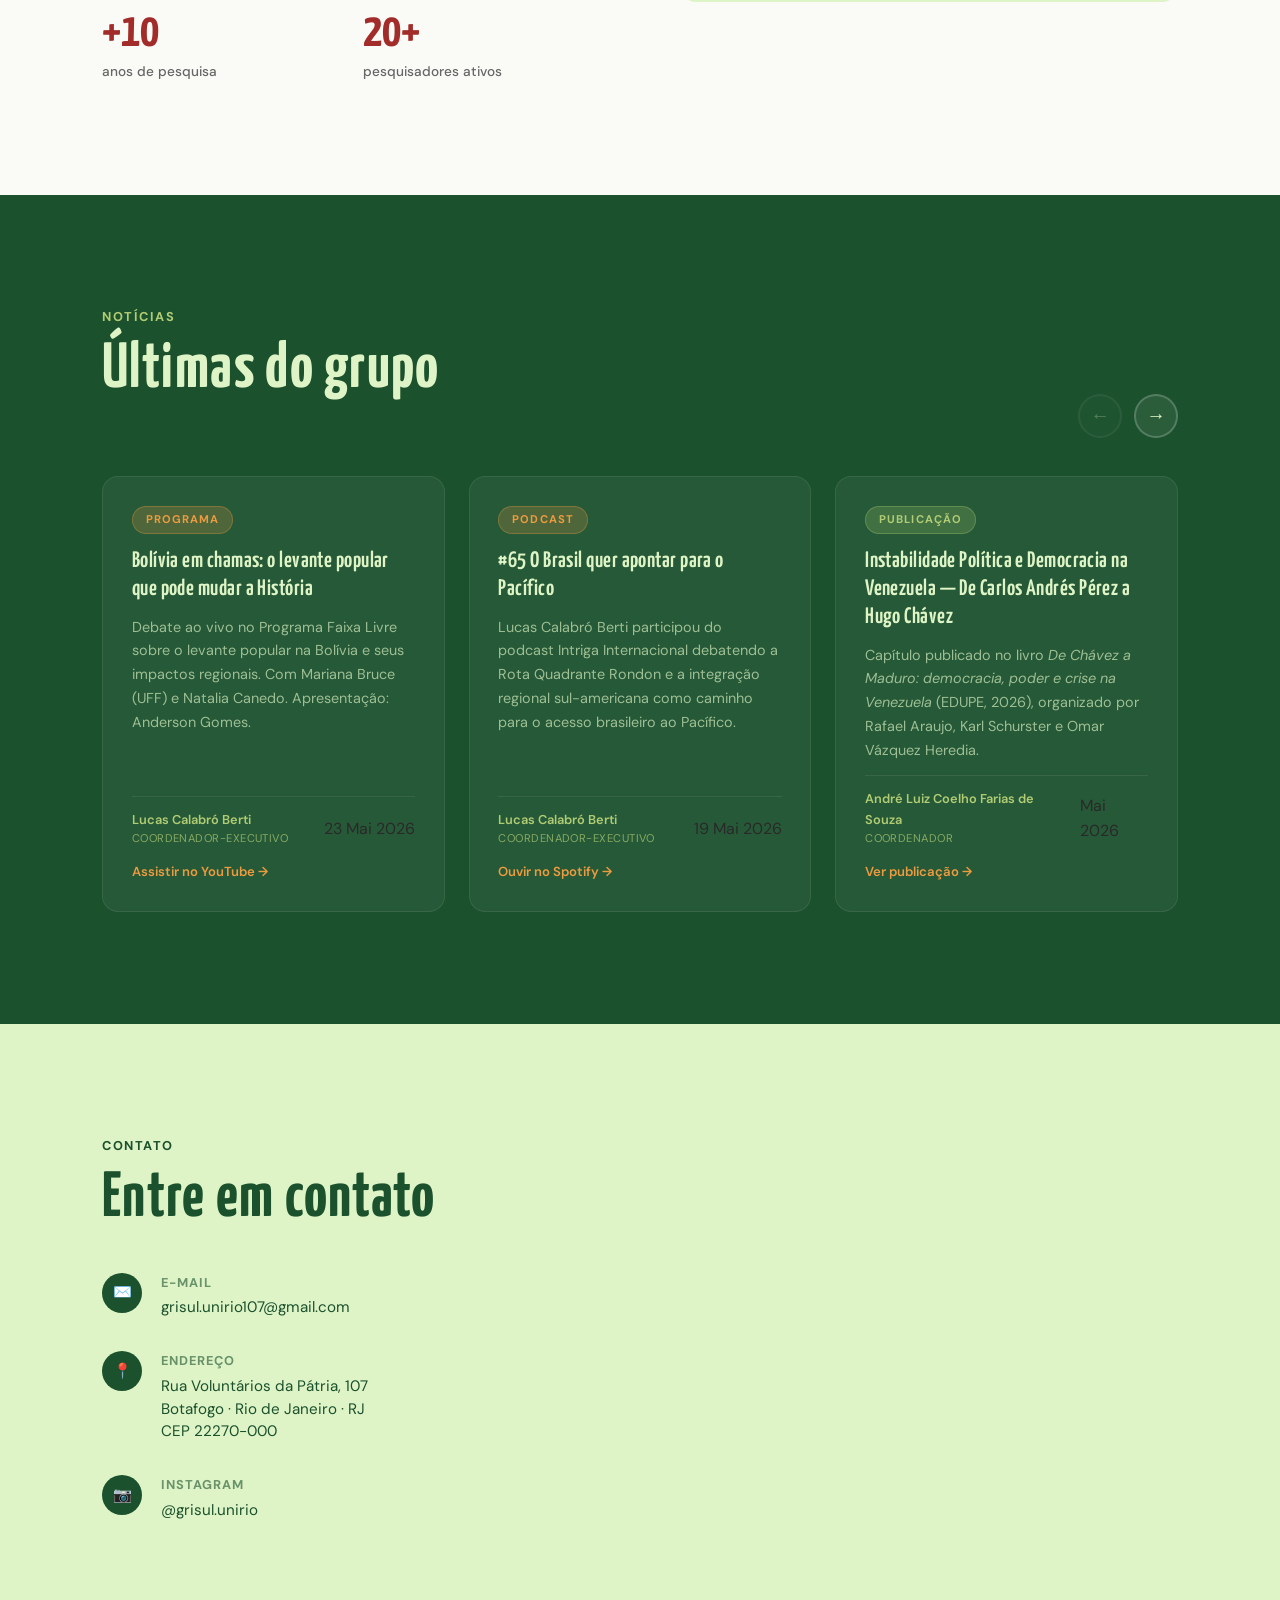
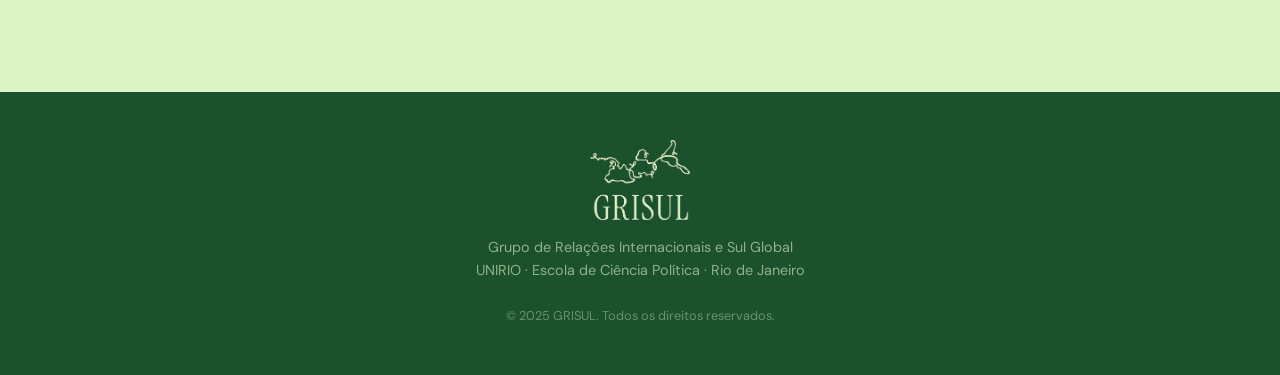
==== commit c3bc0060: "Add files via upload" ====
--- a/index.html
+++ b/index.html
@@ -8,6 +8,7 @@
   <link rel="preconnect" href="https://fonts.gstatic.com" crossorigin />
   <link href="https://fonts.googleapis.com/css2?family=Yanone+Kaffeesatz:wght@300;400;600;700&family=DM+Sans:ital,wght@0,300;0,400;0,500;0,700;1,400&display=swap" rel="stylesheet" />
   <link rel="stylesheet" href="style.css" />
+  <link rel="stylesheet" href="carousel.css" />
 </head>
 <body>
 
@@ -114,55 +115,65 @@
   <!-- NOTÍCIAS -->
   <section id="noticias" class="section noticias">
     <div class="container">
-      <div class="section-label">Notícias</div>
-      <h2 class="section-title section-title--lg">Últimas do grupo</h2>
-      <div class="noticias-grid">
-
-        <article class="noticia-card">
-          <div class="noticia-tipo noticia-tipo--evento">Programa</div>
-          <h3 class="noticia-titulo">Bolívia em chamas: o levante popular que pode mudar a História</h3>
-          <p class="noticia-desc">Debate ao vivo no Programa Faixa Livre sobre o levante popular na Bolívia e seus impactos regionais. Com Mariana Bruce (UFF) e Natalia Canedo. Apresentação: Anderson Gomes.</p>
-          <div class="noticia-meta">
-            <span class="noticia-autor">Lucas Calabró Berti<br><small>Coordenador-Executivo</small></span>
-            <span class="noticia-data">23 Mai 2026</span>
-          </div>
-          <a href="https://www.youtube.com/watch?v=0j_5g6WlNes" target="_blank" class="noticia-link">Assistir no YouTube →</a>
-        </article>
-
-        <article class="noticia-card">
-          <div class="noticia-tipo noticia-tipo--evento">Podcast</div>
-          <h3 class="noticia-titulo">#65 O Brasil quer apontar para o Pacífico</h3>
-          <p class="noticia-desc">Lucas Calabró Berti participou do podcast Intriga Internacional debatendo a Rota Quadrante Rondon e a integração regional sul-americana como caminho para o acesso brasileiro ao Pacífico.</p>
-          <div class="noticia-meta">
-            <span class="noticia-autor">Lucas Calabró Berti<br><small>Coordenador-Executivo</small></span>
-            <span class="noticia-data">19 Mai 2026</span>
-          </div>
-          <a href="https://open.spotify.com/episode/2pDMMH16B7KteF4irI8DHV" target="_blank" class="noticia-link">Ouvir no Spotify →</a>
-        </article>
-
-        <article class="noticia-card">
-          <div class="noticia-tipo noticia-tipo--artigo">Publicação</div>
-          <h3 class="noticia-titulo">Instabilidade Política e Democracia na Venezuela — De Carlos Andrés Pérez a Hugo Chávez</h3>
-          <p class="noticia-desc">Capítulo publicado no livro <em>De Chávez a Maduro: democracia, poder e crise na Venezuela</em> (EDUPE, 2026), organizado por Rafael Araujo, Karl Schurster e Omar Vázquez Heredia.</p>
-          <div class="noticia-meta">
-            <span class="noticia-autor">André Luiz Coelho Farias de Souza<br><small>Coordenador</small></span>
-            <span class="noticia-data">Mai 2026</span>
-          </div>
-          <a href="https://www.edupe.upe.br/index.php/de-chavez-a-maduro-democracia-poder-e-crise-na-venezuela" target="_blank" class="noticia-link">Ver publicação →</a>
-        </article>
-
-
-        <article class="noticia-card">
-          <div class="noticia-tipo noticia-tipo--artigo">Artigo</div>
-          <h3 class="noticia-titulo">Oligarquização e reconfiguração institucional no Peru contemporâneo: o Legislativo como eixo de poder</h3>
-          <p class="noticia-desc">Analisa o processo de oligarquização e reconfiguração institucional no Peru contemporâneo, com foco no papel do Legislativo como eixo central de poder no contexto de crise política e instabilidade presidencial. <em>Boletim OPSA</em>, n. 1, Jan./Mar. 2026, p. 12–30.</p>
-          <div class="noticia-meta">
-            <span class="noticia-autor">Lucas Calabró Berti &amp; Jefferson Nascimento<br><small>Coordenador-Executivo</small></span>
-            <span class="noticia-data">Jan/Mar 2026</span>
-          </div>
-          <a href="https://opsa.com.br/wp-content/uploads/2026/05/Boletim_OPSA_2026_n1-Jan-Mar.pdf" target="_blank" class="noticia-link">Ver publicação →</a>
-        </article>
-
+      <div class="noticias-header">
+        <div>
+          <div class="section-label">Notícias</div>
+          <h2 class="section-title section-title--lg">Últimas do grupo</h2>
+        </div>
+        <div class="noticias-nav">
+          <button class="noticias-btn" id="noticiaPrev" aria-label="Anterior">&#8592;</button>
+          <button class="noticias-btn" id="noticiaNext" aria-label="Próximo">&#8594;</button>
+        </div>
+      </div>
+
+      <div class="noticias-carrossel-wrap">
+        <div class="noticias-carrossel" id="noticiasCarrossel">
+
+          <article class="noticia-card">
+            <div class="noticia-tipo noticia-tipo--evento">Programa</div>
+            <h3 class="noticia-titulo">Bolívia em chamas: o levante popular que pode mudar a História</h3>
+            <p class="noticia-desc">Debate ao vivo no Programa Faixa Livre sobre o levante popular na Bolívia e seus impactos regionais. Com Mariana Bruce (UFF) e Natalia Canedo. Apresentação: Anderson Gomes.</p>
+            <div class="noticia-meta">
+              <span class="noticia-autor">Lucas Calabró Berti<br><small>Coordenador-Executivo</small></span>
+              <span class="noticia-data">23 Mai 2026</span>
+            </div>
+            <a href="https://www.youtube.com/watch?v=0j_5g6WlNes" target="_blank" class="noticia-link">Assistir no YouTube →</a>
+          </article>
+
+          <article class="noticia-card">
+            <div class="noticia-tipo noticia-tipo--evento">Podcast</div>
+            <h3 class="noticia-titulo">#65 O Brasil quer apontar para o Pacífico</h3>
+            <p class="noticia-desc">Lucas Calabró Berti participou do podcast Intriga Internacional debatendo a Rota Quadrante Rondon e a integração regional sul-americana como caminho para o acesso brasileiro ao Pacífico.</p>
+            <div class="noticia-meta">
+              <span class="noticia-autor">Lucas Calabró Berti<br><small>Coordenador-Executivo</small></span>
+              <span class="noticia-data">19 Mai 2026</span>
+            </div>
+            <a href="https://open.spotify.com/episode/2pDMMH16B7KteF4irI8DHV" target="_blank" class="noticia-link">Ouvir no Spotify →</a>
+          </article>
+
+          <article class="noticia-card">
+            <div class="noticia-tipo noticia-tipo--artigo">Publicação</div>
+            <h3 class="noticia-titulo">Instabilidade Política e Democracia na Venezuela — De Carlos Andrés Pérez a Hugo Chávez</h3>
+            <p class="noticia-desc">Capítulo publicado no livro <em>De Chávez a Maduro: democracia, poder e crise na Venezuela</em> (EDUPE, 2026), organizado por Rafael Araujo, Karl Schurster e Omar Vázquez Heredia.</p>
+            <div class="noticia-meta">
+              <span class="noticia-autor">André Luiz Coelho Farias de Souza<br><small>Coordenador</small></span>
+              <span class="noticia-data">Mai 2026</span>
+            </div>
+            <a href="https://www.edupe.upe.br/index.php/de-chavez-a-maduro-democracia-poder-e-crise-na-venezuela" target="_blank" class="noticia-link">Ver publicação →</a>
+          </article>
+
+          <article class="noticia-card">
+            <div class="noticia-tipo noticia-tipo--artigo">Artigo</div>
+            <h3 class="noticia-titulo">Oligarquização e reconfiguração institucional no Peru contemporâneo: o Legislativo como eixo de poder</h3>
+            <p class="noticia-desc">NASCIMENTO, J.; BERTI, L. C. <em>Boletim OPSA</em>, ISSN 1809-8827, n. 1, Jan./Mar. 2026, p. 12–30.</p>
+            <div class="noticia-meta">
+              <span class="noticia-autor">Lucas Calabró Berti &amp; Jefferson Nascimento<br><small>Coordenador-Executivo</small></span>
+              <span class="noticia-data">Jan/Mar 2026</span>
+            </div>
+            <a href="https://opsa.com.br/wp-content/uploads/2026/05/Boletim_OPSA_2026_n1-Jan-Mar.pdf" target="_blank" class="noticia-link">Ver publicação →</a>
+          </article>
+
+        </div>
       </div>
     </div>
   </section>
--- a/carousel.css
+++ b/carousel.css
@@ -0,0 +1,49 @@
+/* ---- CARROSSEL DE NOTÍCIAS ---- */
+.noticias-header {
+  display: flex;
+  align-items: flex-end;
+  justify-content: space-between;
+  margin-bottom: 2rem;
+}
+
+.noticias-nav {
+  display: flex;
+  gap: 0.75rem;
+  padding-bottom: 0.4rem;
+}
+
+.noticias-btn {
+  width: 44px;
+  height: 44px;
+  border-radius: 50%;
+  border: 2px solid rgba(255,255,255,0.2);
+  background: rgba(255,255,255,0.07);
+  color: var(--verde-claro);
+  font-size: 1.2rem;
+  cursor: pointer;
+  display: flex;
+  align-items: center;
+  justify-content: center;
+  transition: all 0.3s ease;
+}
+
+.noticias-btn:hover {
+  background: rgba(255,255,255,0.15);
+  border-color: rgba(255,255,255,0.4);
+}
+
+.noticias-btn:disabled {
+  opacity: 0.3;
+  cursor: not-allowed;
+}
+
+.noticias-carrossel-wrap {
+  overflow: hidden;
+}
+
+.noticias-carrossel {
+  display: grid;
+  grid-template-columns: repeat(4, calc(33.333% - 1rem));
+  gap: 1.5rem;
+  transition: transform 0.4s ease;
+}
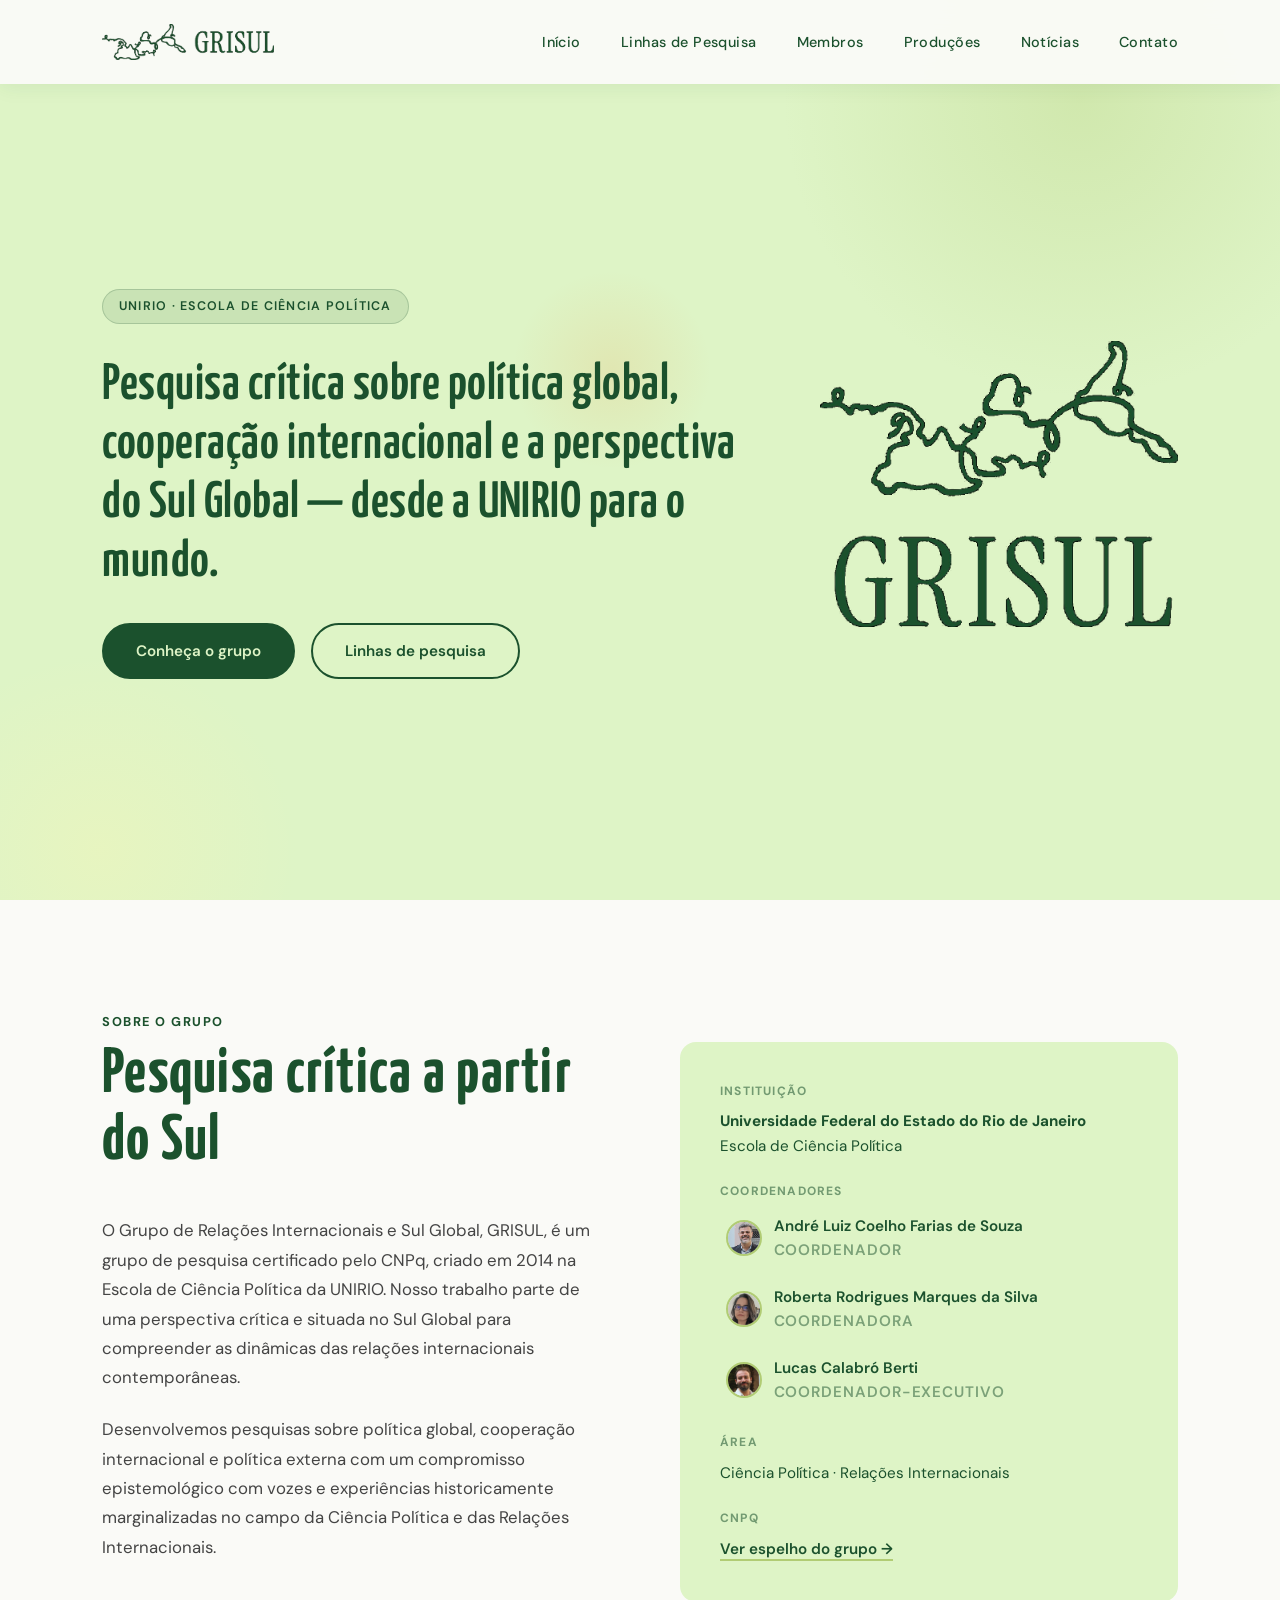
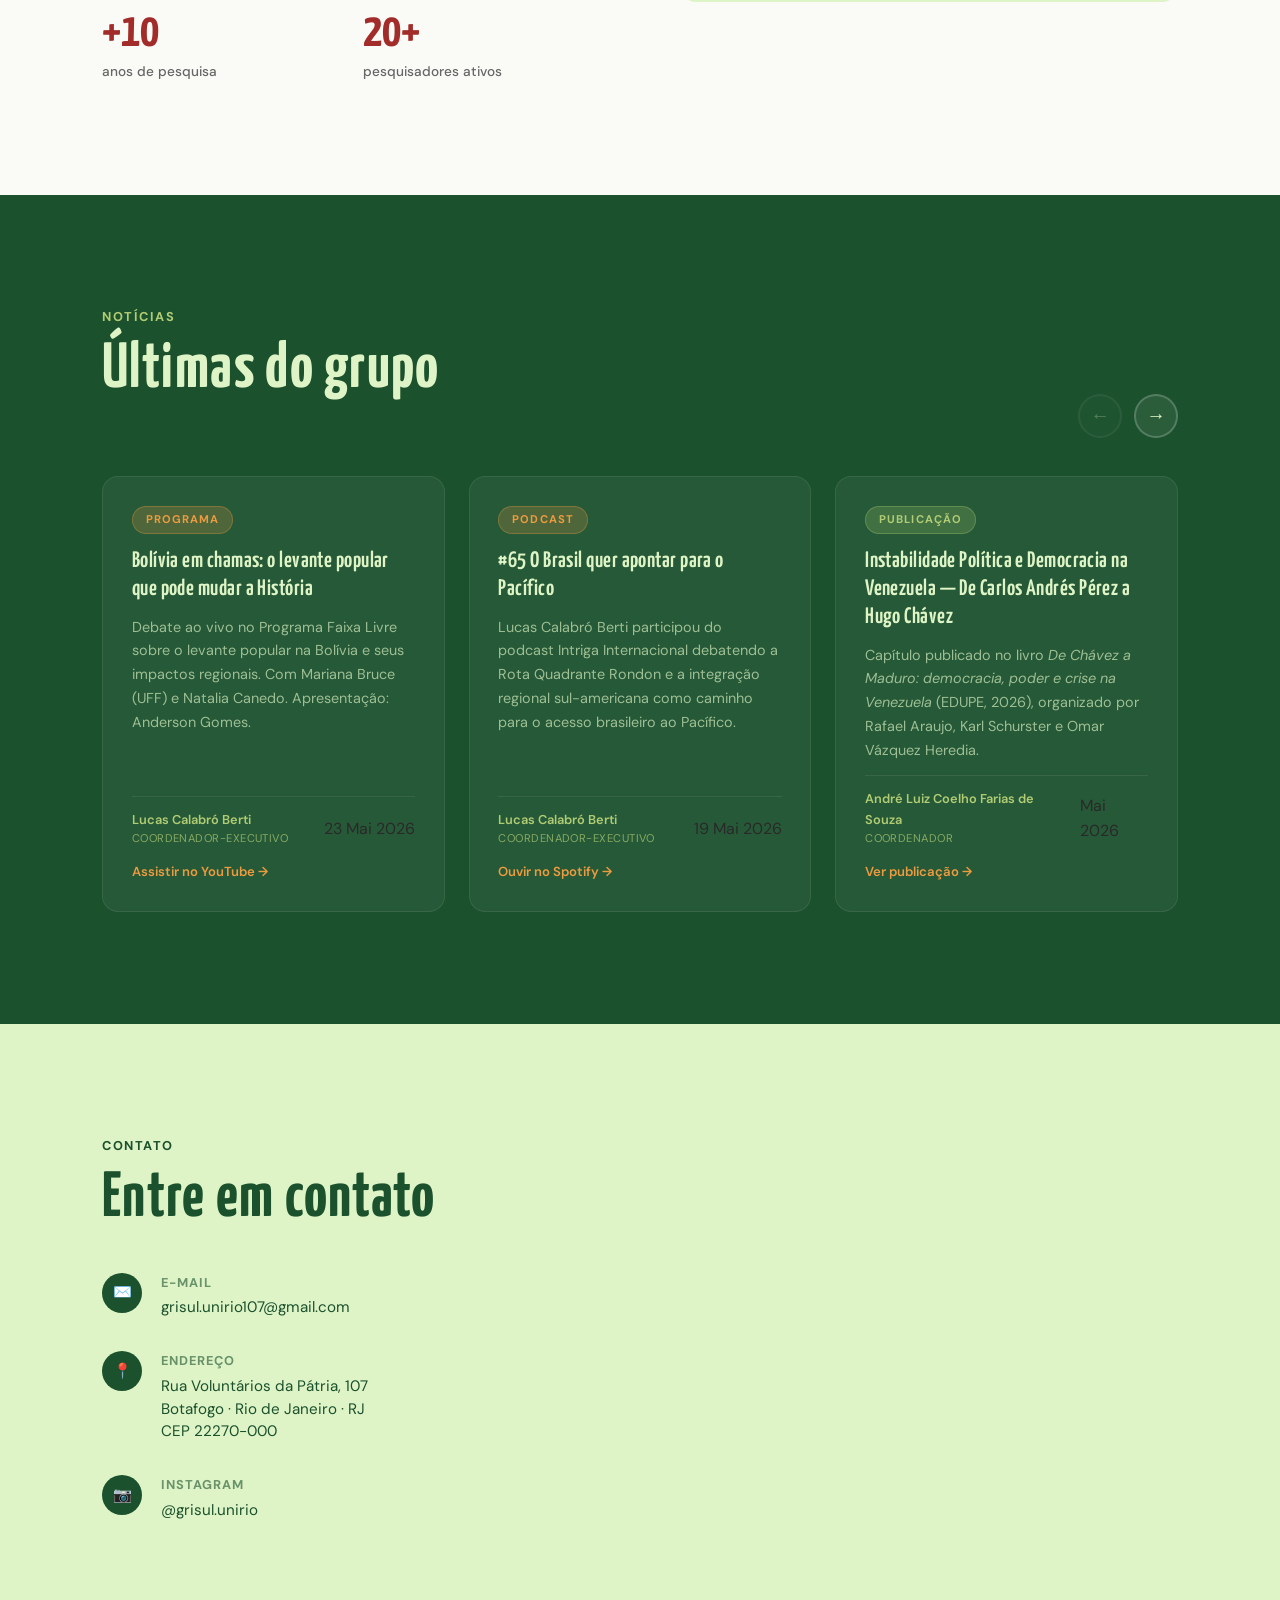
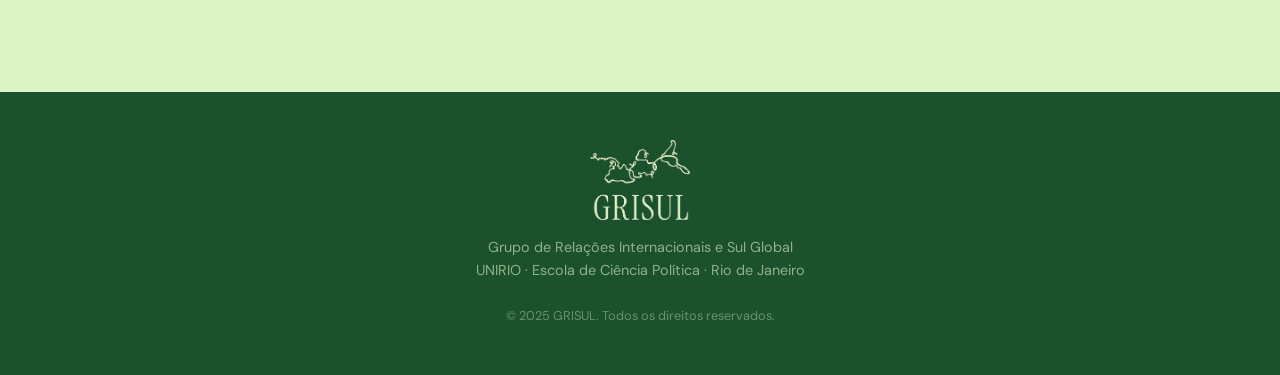
==== commit fdd97f92: "Add files via upload" ====
--- a/index.html
+++ b/index.html
@@ -25,7 +25,7 @@
         <li><a href="index.html" class="active">Início</a></li>
         <li><a href="linhas.html">Linhas de Pesquisa</a></li>
         <li><a href="membros.html">Membros</a></li>
-        <li><a href="publicacoes.html">Publicações</a></li>
+        <li><a href="producoes.html">Produções</a></li>
         <li><a href="index.html#noticias">Notícias</a></li>
         <li><a href="index.html#contato">Contato</a></li>
       </ul>
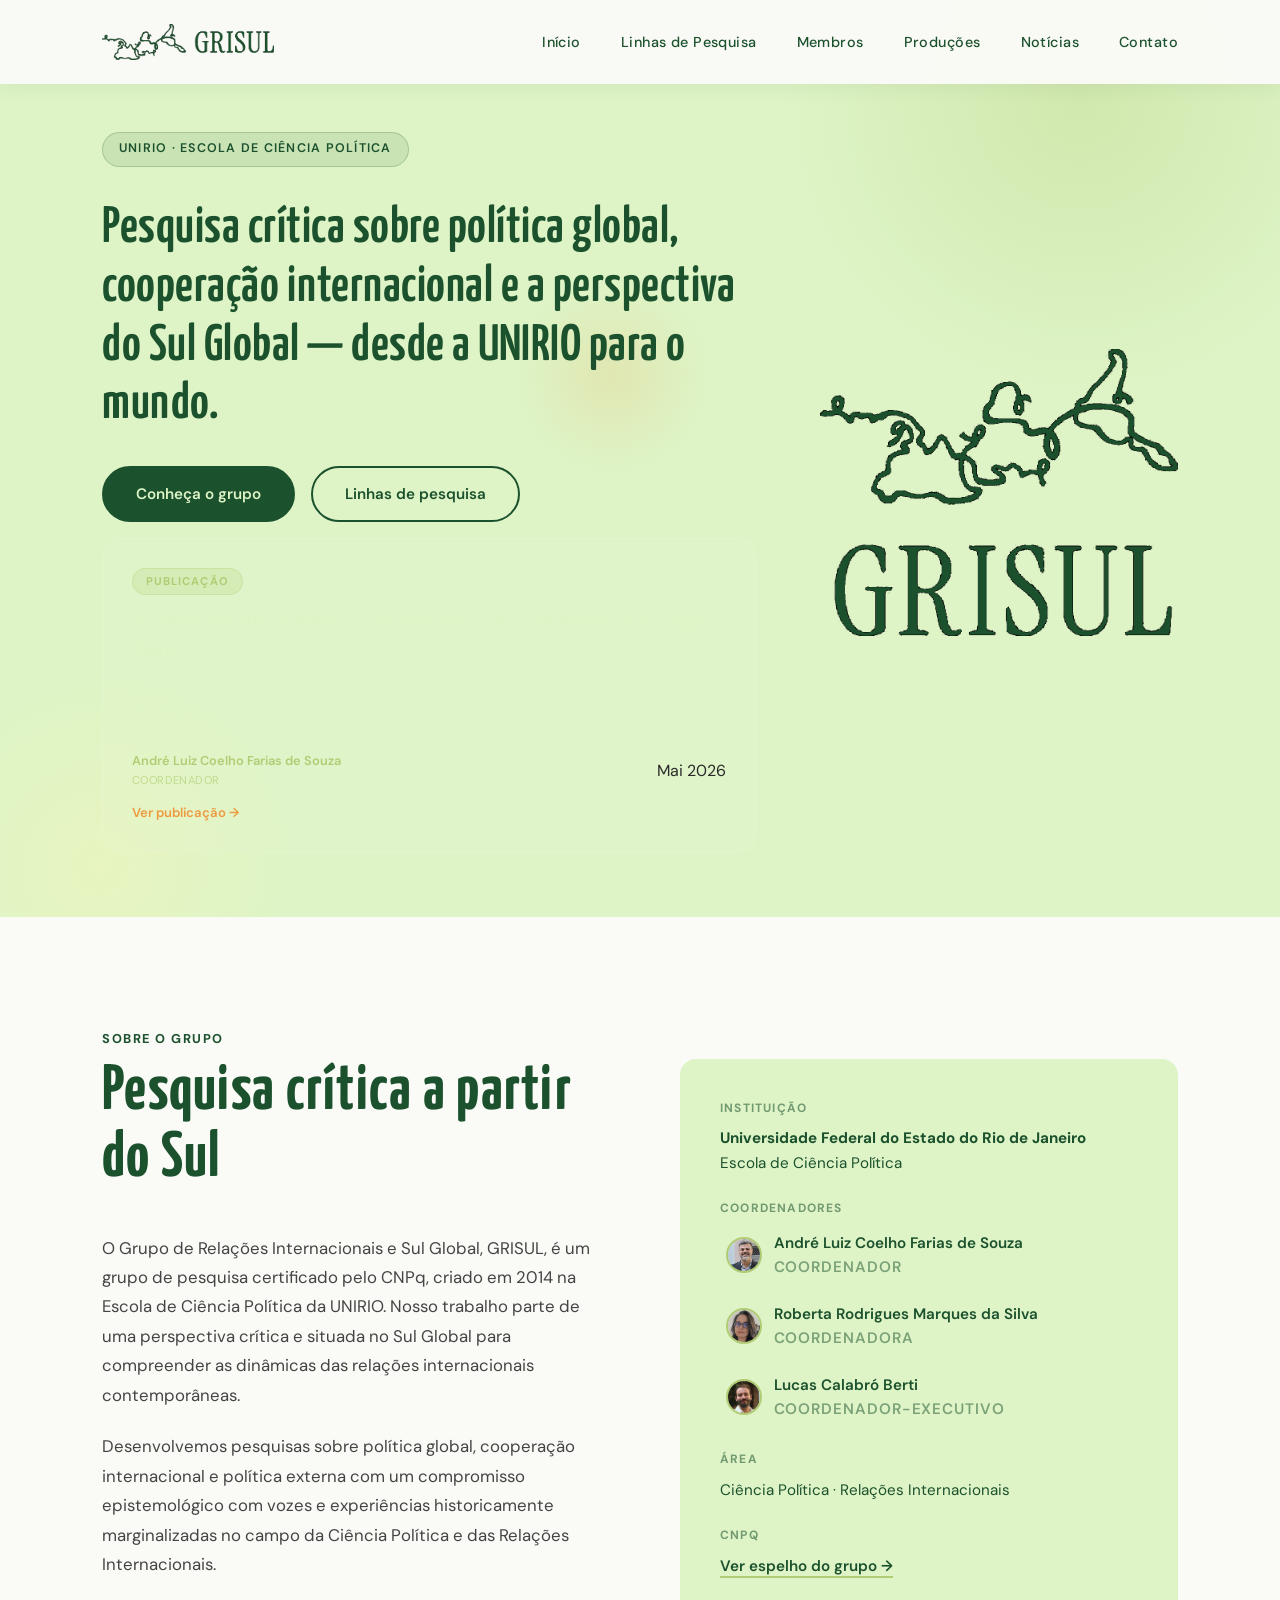
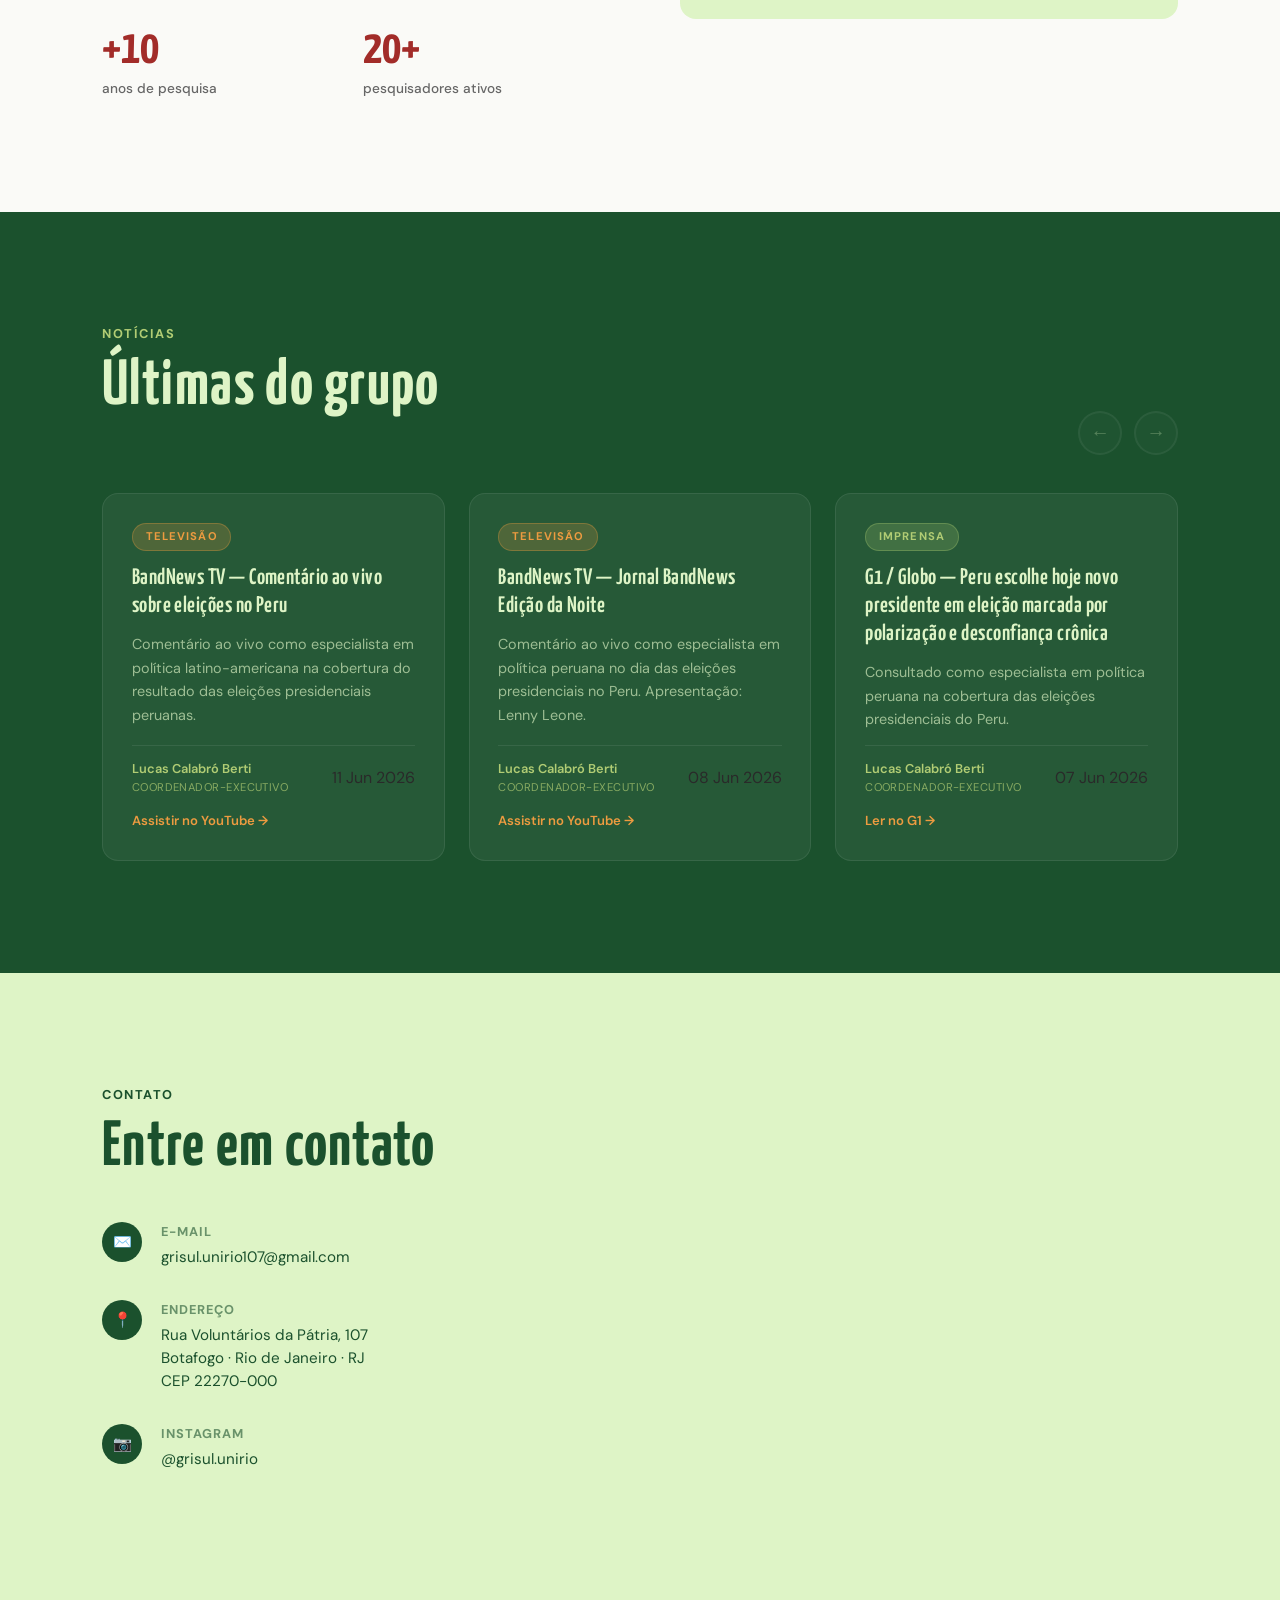
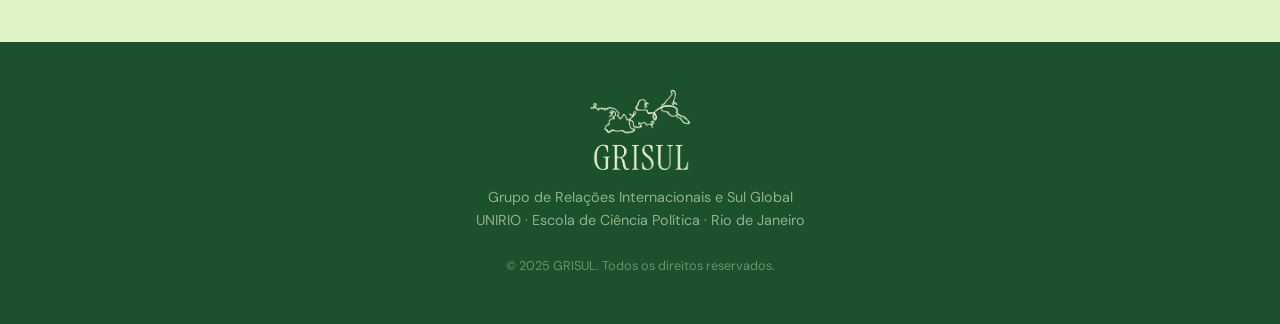
==== commit b44149a9: "Update index.html" ====
--- a/index.html
+++ b/index.html
@@ -46,6 +46,18 @@
         <div class="hero-ctas">
           <a href="#sobre" class="btn btn-primary">Conheça o grupo</a>
           <a href="linhas.html" class="btn btn-outline">Linhas de pesquisa</a>
+
+          <article class="noticia-card">
+            <div class="noticia-tipo noticia-tipo--artigo">Publicação</div>
+            <h3 class="noticia-titulo">Instabilidade Política e Democracia na Venezuela — De Carlos Andrés Pérez a Hugo Chávez</h3>
+            <p class="noticia-desc">Capítulo publicado no livro <em>De Chávez a Maduro: democracia, poder e crise na Venezuela</em> (EDUPE, 2026), organizado por Rafael Araujo, Karl Schurster e Omar Vázquez Heredia.</p>
+            <div class="noticia-meta">
+              <span class="noticia-autor">André Luiz Coelho Farias de Souza<br><small>Coordenador</small></span>
+              <span class="noticia-data">Mai 2026</span>
+            </div>
+            <a href="https://www.edupe.upe.br/index.php/de-chavez-a-maduro-democracia-poder-e-crise-na-venezuela" target="_blank" class="noticia-link">Ver publicação →</a>
+          </article>
+
         </div>
       </div>
       <div class="hero-logo-side">
@@ -130,47 +142,36 @@
         <div class="noticias-carrossel" id="noticiasCarrossel">
 
           <article class="noticia-card">
-            <div class="noticia-tipo noticia-tipo--evento">Programa</div>
-            <h3 class="noticia-titulo">Bolívia em chamas: o levante popular que pode mudar a História</h3>
-            <p class="noticia-desc">Debate ao vivo no Programa Faixa Livre sobre o levante popular na Bolívia e seus impactos regionais. Com Mariana Bruce (UFF) e Natalia Canedo. Apresentação: Anderson Gomes.</p>
+            <div class="noticia-tipo noticia-tipo--evento">Televisão</div>
+            <h3 class="noticia-titulo">BandNews TV — Comentário ao vivo sobre eleições no Peru</h3>
+            <p class="noticia-desc">Comentário ao vivo como especialista em política latino-americana na cobertura do resultado das eleições presidenciais peruanas.</p>
             <div class="noticia-meta">
               <span class="noticia-autor">Lucas Calabró Berti<br><small>Coordenador-Executivo</small></span>
-              <span class="noticia-data">23 Mai 2026</span>
-            </div>
-            <a href="https://www.youtube.com/watch?v=0j_5g6WlNes" target="_blank" class="noticia-link">Assistir no YouTube →</a>
-          </article>
-
-          <article class="noticia-card">
-            <div class="noticia-tipo noticia-tipo--evento">Podcast</div>
-            <h3 class="noticia-titulo">#65 O Brasil quer apontar para o Pacífico</h3>
-            <p class="noticia-desc">Lucas Calabró Berti participou do podcast Intriga Internacional debatendo a Rota Quadrante Rondon e a integração regional sul-americana como caminho para o acesso brasileiro ao Pacífico.</p>
+              <span class="noticia-data">11 Jun 2026</span>
+            </div>
+            <a href="https://youtu.be/P3INvUPBc5s" target="_blank" class="noticia-link">Assistir no YouTube →</a>
+          </article>
+
+          <article class="noticia-card">
+            <div class="noticia-tipo noticia-tipo--evento">Televisão</div>
+            <h3 class="noticia-titulo">BandNews TV — Jornal BandNews Edição da Noite</h3>
+            <p class="noticia-desc">Comentário ao vivo como especialista em política peruana no dia das eleições presidenciais no Peru. Apresentação: Lenny Leone.</p>
             <div class="noticia-meta">
               <span class="noticia-autor">Lucas Calabró Berti<br><small>Coordenador-Executivo</small></span>
-              <span class="noticia-data">19 Mai 2026</span>
-            </div>
-            <a href="https://open.spotify.com/episode/2pDMMH16B7KteF4irI8DHV" target="_blank" class="noticia-link">Ouvir no Spotify →</a>
-          </article>
-
-          <article class="noticia-card">
-            <div class="noticia-tipo noticia-tipo--artigo">Publicação</div>
-            <h3 class="noticia-titulo">Instabilidade Política e Democracia na Venezuela — De Carlos Andrés Pérez a Hugo Chávez</h3>
-            <p class="noticia-desc">Capítulo publicado no livro <em>De Chávez a Maduro: democracia, poder e crise na Venezuela</em> (EDUPE, 2026), organizado por Rafael Araujo, Karl Schurster e Omar Vázquez Heredia.</p>
-            <div class="noticia-meta">
-              <span class="noticia-autor">André Luiz Coelho Farias de Souza<br><small>Coordenador</small></span>
-              <span class="noticia-data">Mai 2026</span>
-            </div>
-            <a href="https://www.edupe.upe.br/index.php/de-chavez-a-maduro-democracia-poder-e-crise-na-venezuela" target="_blank" class="noticia-link">Ver publicação →</a>
-          </article>
-
-          <article class="noticia-card">
-            <div class="noticia-tipo noticia-tipo--artigo">Artigo</div>
-            <h3 class="noticia-titulo">Oligarquização e reconfiguração institucional no Peru contemporâneo: o Legislativo como eixo de poder</h3>
-            <p class="noticia-desc">NASCIMENTO, J.; BERTI, L. C. <em>Boletim OPSA</em>, ISSN 1809-8827, n. 1, Jan./Mar. 2026, p. 12–30.</p>
-            <div class="noticia-meta">
-              <span class="noticia-autor">Lucas Calabró Berti &amp; Jefferson Nascimento<br><small>Coordenador-Executivo</small></span>
-              <span class="noticia-data">Jan/Mar 2026</span>
-            </div>
-            <a href="https://opsa.com.br/wp-content/uploads/2026/05/Boletim_OPSA_2026_n1-Jan-Mar.pdf" target="_blank" class="noticia-link">Ver publicação →</a>
+              <span class="noticia-data">08 Jun 2026</span>
+            </div>
+            <a href="https://youtu.be/d8j6Z9DgkAE" target="_blank" class="noticia-link">Assistir no YouTube →</a>
+          </article>
+
+          <article class="noticia-card">
+            <div class="noticia-tipo noticia-tipo--artigo">Imprensa</div>
+            <h3 class="noticia-titulo">G1 / Globo — Peru escolhe hoje novo presidente em eleição marcada por polarização e desconfiança crônica</h3>
+            <p class="noticia-desc">Consultado como especialista em política peruana na cobertura das eleições presidenciais do Peru.</p>
+            <div class="noticia-meta">
+              <span class="noticia-autor">Lucas Calabró Berti<br><small>Coordenador-Executivo</small></span>
+              <span class="noticia-data">07 Jun 2026</span>
+            </div>
+            <a href="https://g1.globo.com/mundo/noticia/2026/06/07/peru-escolhe-hoje-novo-presidente-em-eleicao-marcada-por-polarizacao-e-desconfianca-cronica.ghtml" target="_blank" class="noticia-link">Ler no G1 →</a>
           </article>
 
         </div>
--- a/carousel.css
+++ b/carousel.css
@@ -42,8 +42,64 @@
 }
 
 .noticias-carrossel {
-  display: grid;
-  grid-template-columns: repeat(4, calc(33.333% - 1rem));
+  display: flex;
   gap: 1.5rem;
   transition: transform 0.4s ease;
 }
+
+.noticias-carrossel .noticia-card {
+  flex: 0 0 calc((100% - 3rem) / 3);
+  min-width: 0;
+}
+
+@media (max-width: 768px) {
+  .noticias-carrossel .noticia-card {
+    flex: 0 0 100%;
+  }
+}
+
+/* ---- ATALHOS DE PRODUÇÕES ---- */
+.producoes-atalhos {
+  display: grid;
+  grid-template-columns: repeat(4, 1fr);
+  gap: 1rem;
+  margin-bottom: 3.5rem;
+}
+
+.producao-atalho {
+  display: flex;
+  flex-direction: column;
+  gap: 0.5rem;
+  text-decoration: none;
+  background: rgba(27, 81, 45, 0.05);
+  border: 1px solid rgba(27, 81, 45, 0.12);
+  border-radius: var(--radius);
+  padding: 1.2rem 1.4rem;
+  transition: all 0.3s ease;
+}
+
+.producao-atalho:hover {
+  background: rgba(27, 81, 45, 0.1);
+  border-color: rgba(27, 81, 45, 0.25);
+  transform: translateY(-2px);
+}
+
+.producao-atalho-icone {
+  font-size: 1.4rem;
+  color: var(--verde-escuro);
+  opacity: 0.6;
+}
+
+.producao-atalho span:last-child {
+  font-size: 0.95rem;
+  font-weight: 600;
+  color: var(--verde-escuro);
+}
+
+@media (max-width: 768px) {
+  .producoes-atalhos { grid-template-columns: repeat(2, 1fr); }
+}
+
+@media (max-width: 660px) {
+  .producoes-atalhos { grid-template-columns: 1fr; }
+}
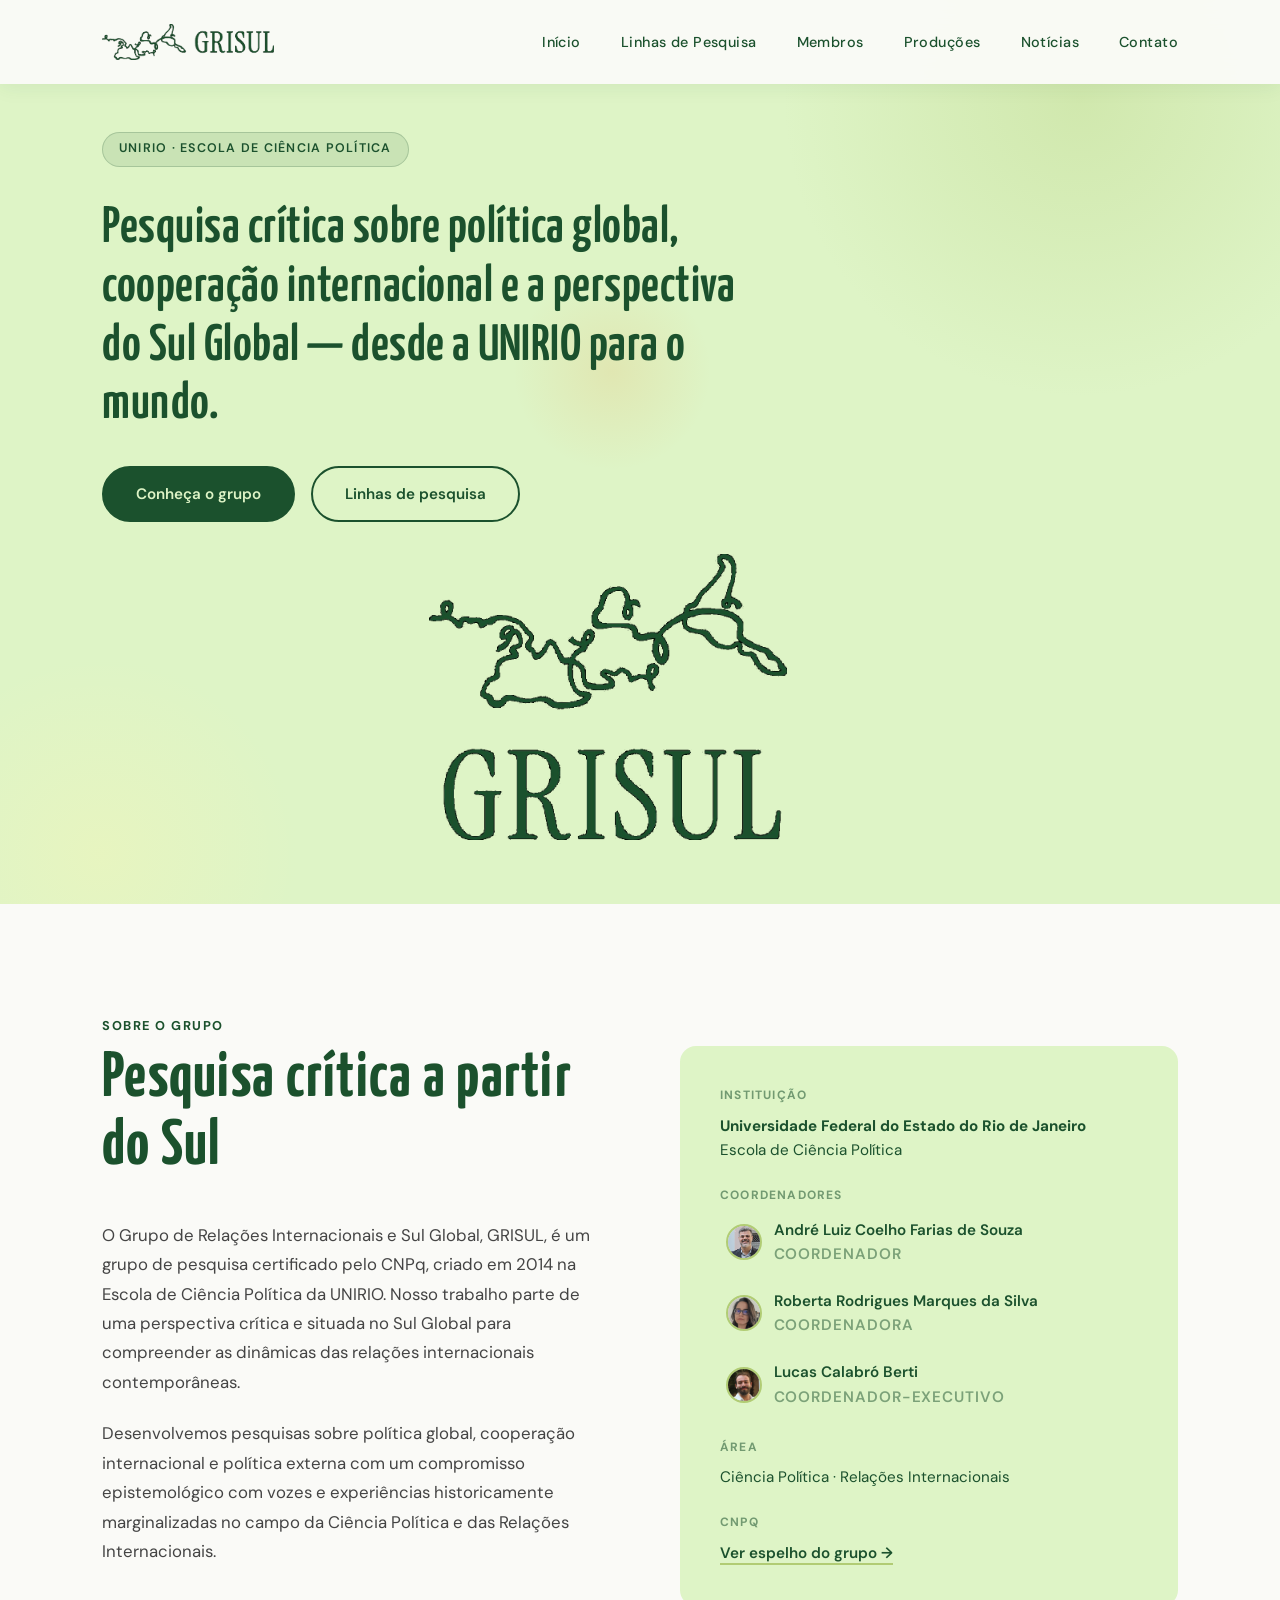
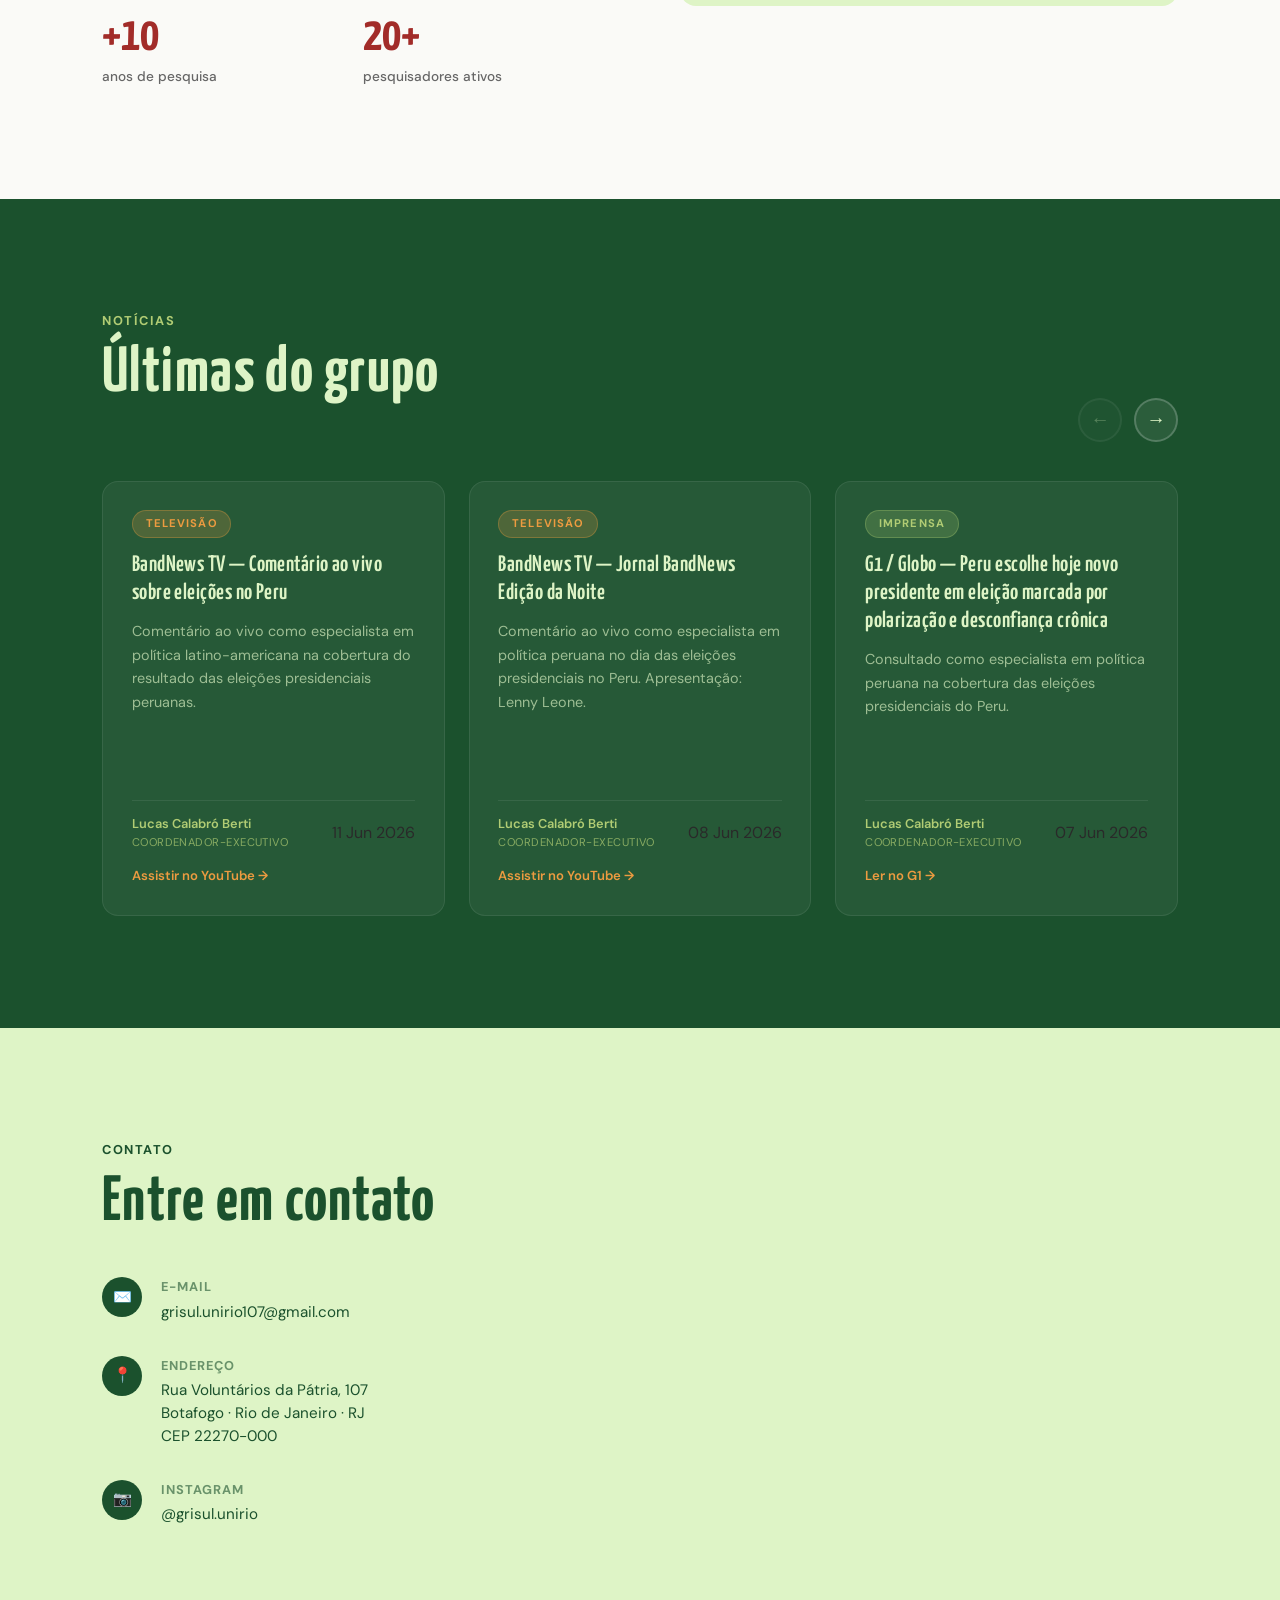
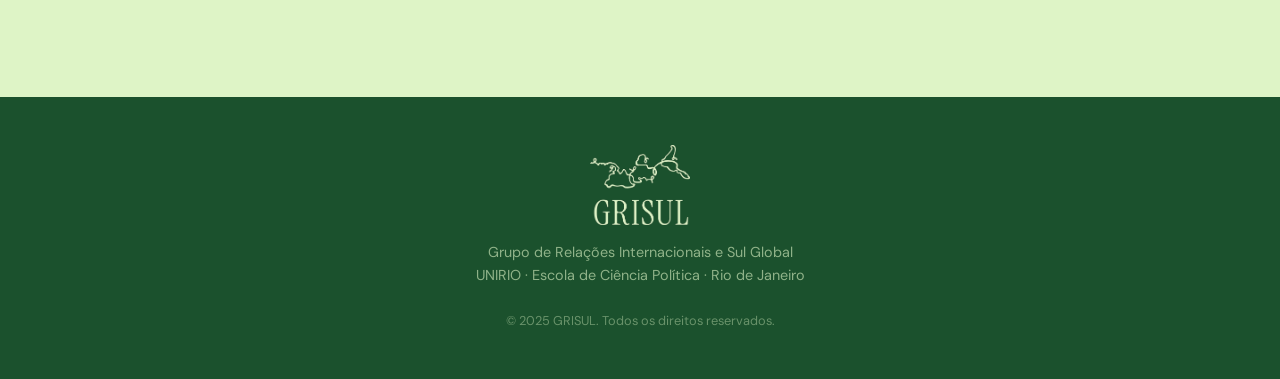
==== commit 593dd3ea: "Update index.html" ====
--- a/index.html
+++ b/index.html
@@ -47,18 +47,6 @@
           <a href="#sobre" class="btn btn-primary">Conheça o grupo</a>
           <a href="linhas.html" class="btn btn-outline">Linhas de pesquisa</a>
 
-          <article class="noticia-card">
-            <div class="noticia-tipo noticia-tipo--artigo">Publicação</div>
-            <h3 class="noticia-titulo">Instabilidade Política e Democracia na Venezuela — De Carlos Andrés Pérez a Hugo Chávez</h3>
-            <p class="noticia-desc">Capítulo publicado no livro <em>De Chávez a Maduro: democracia, poder e crise na Venezuela</em> (EDUPE, 2026), organizado por Rafael Araujo, Karl Schurster e Omar Vázquez Heredia.</p>
-            <div class="noticia-meta">
-              <span class="noticia-autor">André Luiz Coelho Farias de Souza<br><small>Coordenador</small></span>
-              <span class="noticia-data">Mai 2026</span>
-            </div>
-            <a href="https://www.edupe.upe.br/index.php/de-chavez-a-maduro-democracia-poder-e-crise-na-venezuela" target="_blank" class="noticia-link">Ver publicação →</a>
-          </article>
-
-        </div>
       </div>
       <div class="hero-logo-side">
         <img src="logo2.png" alt="GRISUL" class="hero-logo-img" />
@@ -174,6 +162,18 @@
             <a href="https://g1.globo.com/mundo/noticia/2026/06/07/peru-escolhe-hoje-novo-presidente-em-eleicao-marcada-por-polarizacao-e-desconfianca-cronica.ghtml" target="_blank" class="noticia-link">Ler no G1 →</a>
           </article>
 
+
+          <article class="noticia-card">
+            <div class="noticia-tipo noticia-tipo--artigo">Publicação</div>
+            <h3 class="noticia-titulo">Instabilidade Política e Democracia na Venezuela — De Carlos Andrés Pérez a Hugo Chávez</h3>
+            <p class="noticia-desc">Capítulo publicado no livro <em>De Chávez a Maduro: democracia, poder e crise na Venezuela</em> (EDUPE, 2026), organizado por Rafael Araujo, Karl Schurster e Omar Vázquez Heredia.</p>
+            <div class="noticia-meta">
+              <span class="noticia-autor">André Luiz Coelho Farias de Souza<br><small>Coordenador</small></span>
+              <span class="noticia-data">Mai 2026</span>
+            </div>
+            <a href="https://www.edupe.upe.br/index.php/de-chavez-a-maduro-democracia-poder-e-crise-na-venezuela" target="_blank" class="noticia-link">Ver publicação →</a>
+          </article>
+
         </div>
       </div>
     </div>
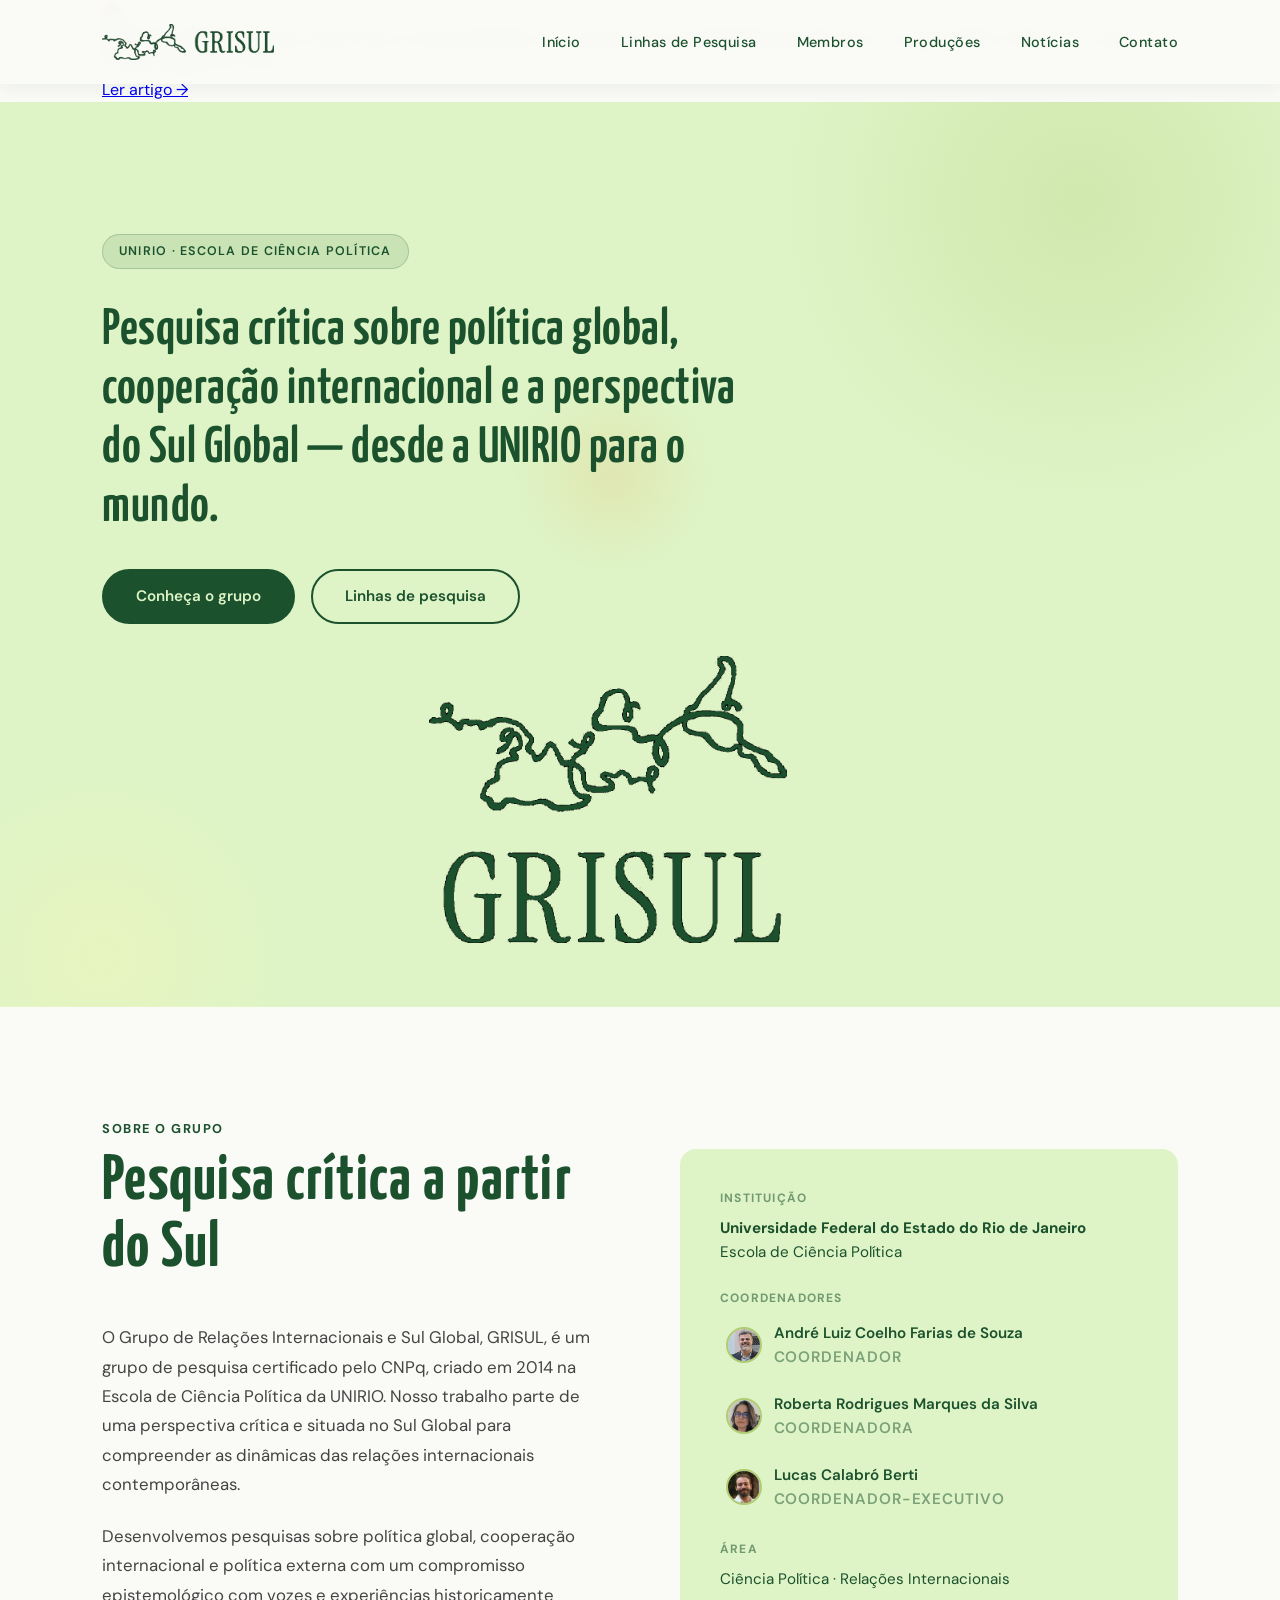
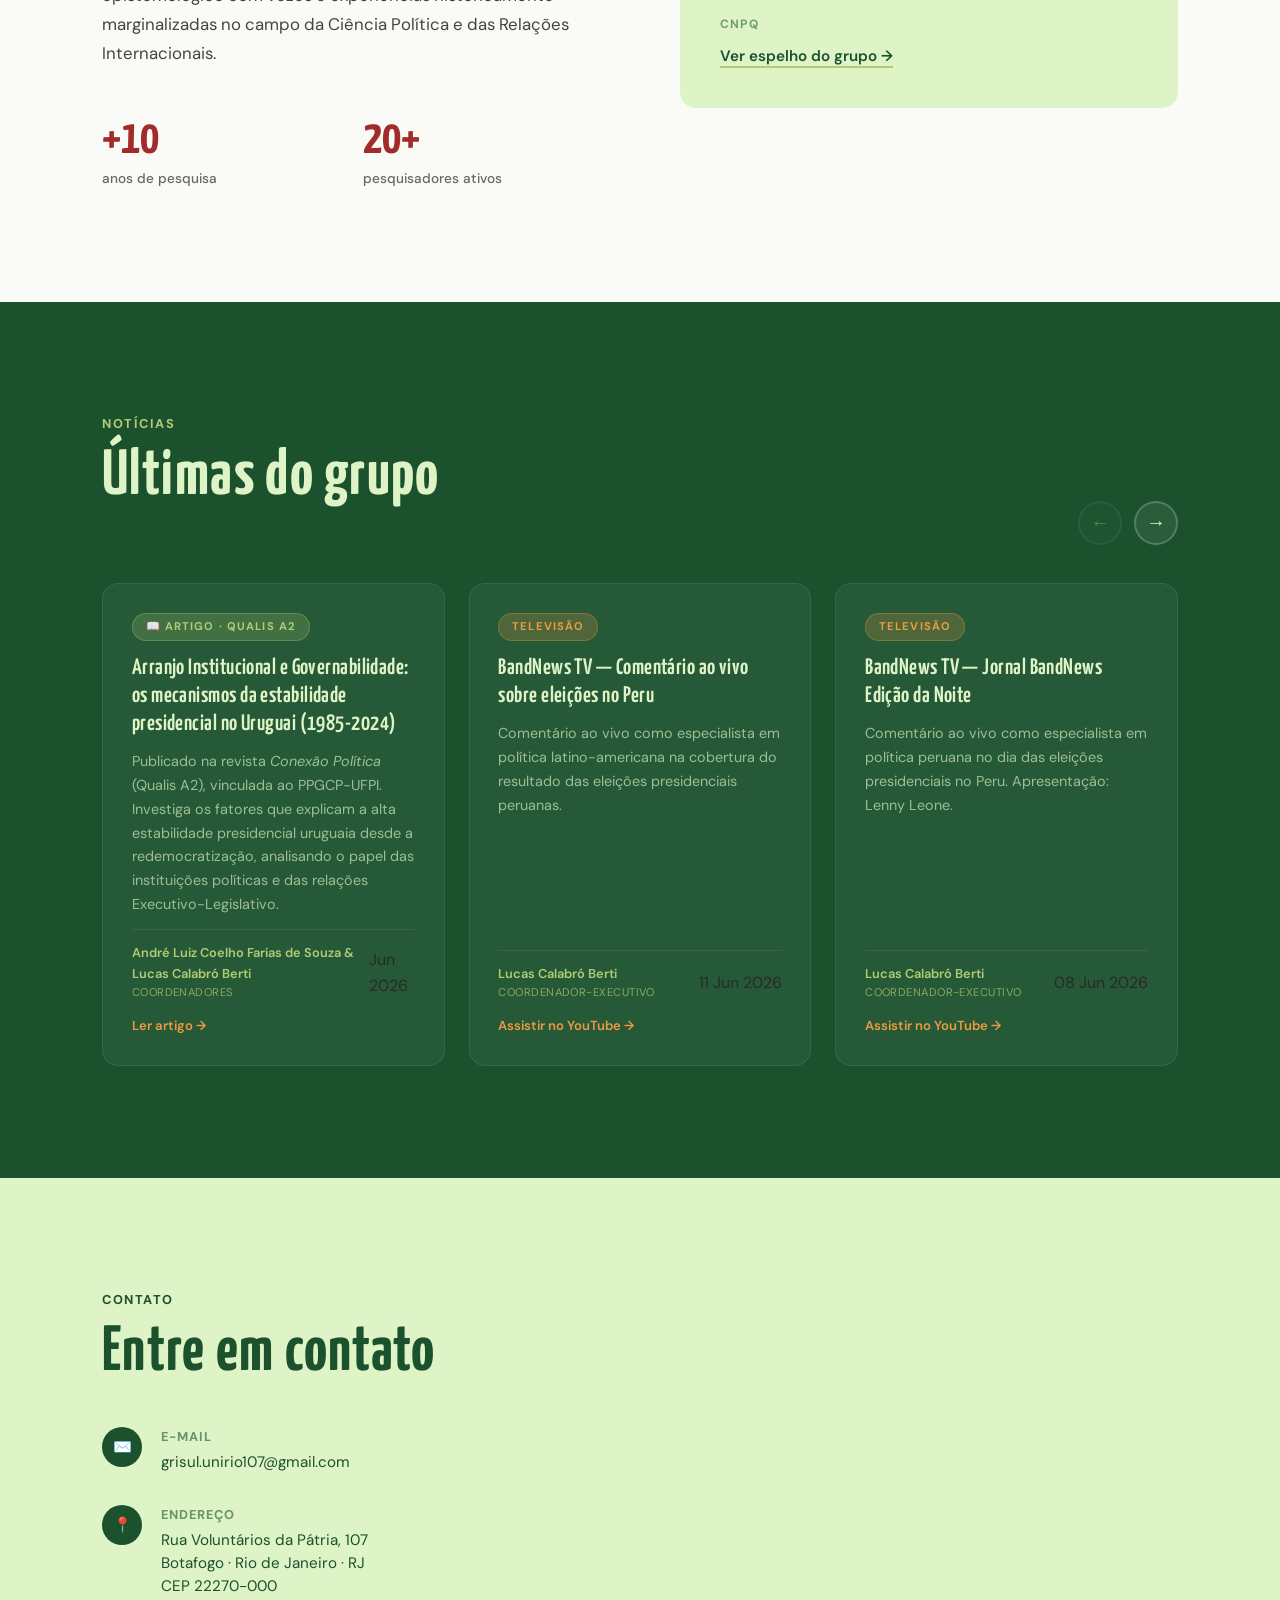
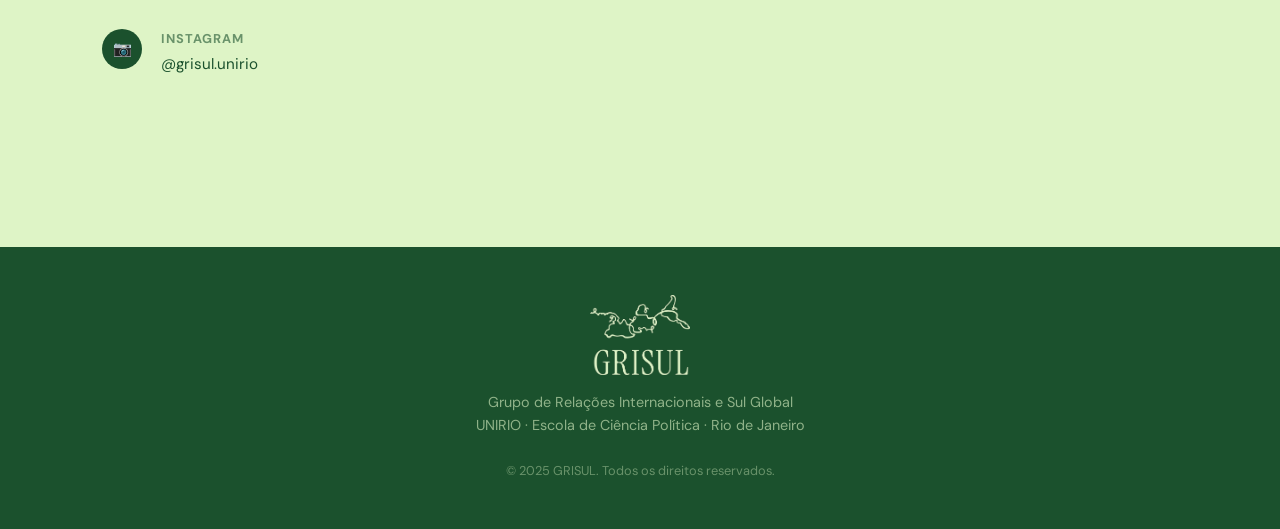
==== commit c9047597: "Update index.html" ====
--- a/index.html
+++ b/index.html
@@ -31,6 +31,18 @@
       </ul>
     </div>
   </nav>
+
+  <!-- DESTAQUE -->
+  <div class="destaque-banner">
+    <div class="container destaque-inner">
+      <span class="destaque-emoji">📚</span>
+      <div class="destaque-texto">
+        <strong>Nova publicação!</strong>
+        "Arranjo Institucional e Governabilidade: os mecanismos da estabilidade presidencial no Uruguai (1985-2024)" — <em>Conexão Política</em>, Qualis A2 · UFPI
+      </div>
+      <a href="https://periodicos.ufpi.br/index.php/conexaopolitica/article/view/8251" target="_blank" class="destaque-btn">Ler artigo →</a>
+    </div>
+  </div>
 
   <!-- HERO -->
   <section id="inicio" class="hero">
@@ -129,6 +141,18 @@
       <div class="noticias-carrossel-wrap">
         <div class="noticias-carrossel" id="noticiasCarrossel">
 
+          <article class="noticia-card noticia-card--destaque">
+            <div class="noticia-tipo noticia-tipo--artigo">📖 Artigo · Qualis A2</div>
+            <h3 class="noticia-titulo">Arranjo Institucional e Governabilidade: os mecanismos da estabilidade presidencial no Uruguai (1985-2024)</h3>
+            <p class="noticia-desc">Publicado na revista <em>Conexão Política</em> (Qualis A2), vinculada ao PPGCP-UFPI. Investiga os fatores que explicam a alta estabilidade presidencial uruguaia desde a redemocratização, analisando o papel das instituições políticas e das relações Executivo-Legislativo.</p>
+            <div class="noticia-meta">
+              <span class="noticia-autor">André Luiz Coelho Farias de Souza &amp; Lucas Calabró Berti<br><small>Coordenadores</small></span>
+              <span class="noticia-data">Jun 2026</span>
+            </div>
+            <a href="https://periodicos.ufpi.br/index.php/conexaopolitica/article/view/8251" target="_blank" class="noticia-link">Ler artigo →</a>
+          </article>
+
+
           <article class="noticia-card">
             <div class="noticia-tipo noticia-tipo--evento">Televisão</div>
             <h3 class="noticia-titulo">BandNews TV — Comentário ao vivo sobre eleições no Peru</h3>
